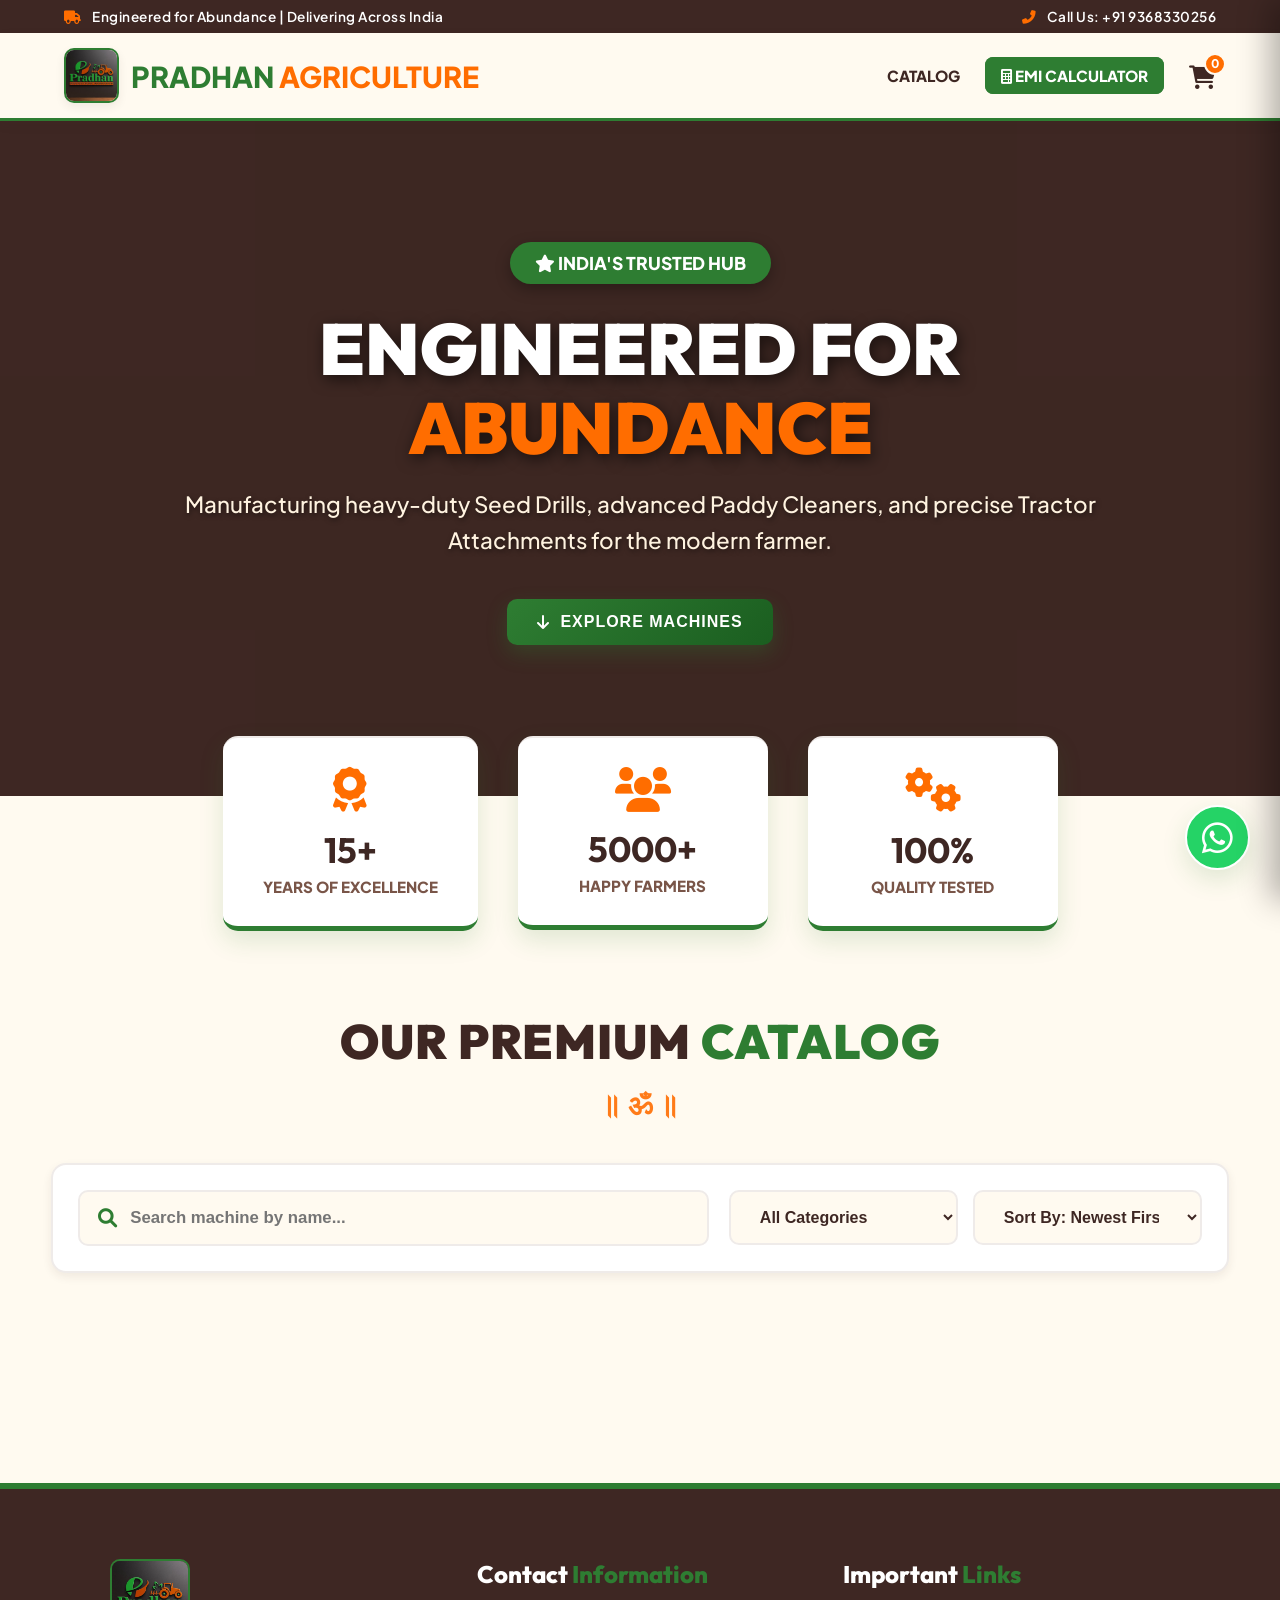
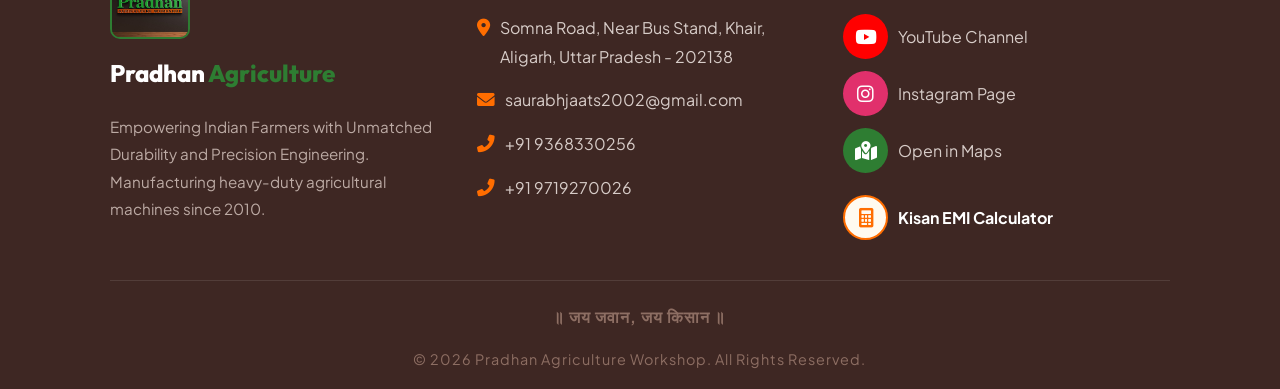
==== index.html @ b4f463dc "Add files via upload" ====
<!DOCTYPE html>
<html lang="en">

<head>
    <meta charset="UTF-8">
    <meta name="viewport" content="width=device-width, initial-scale=1.0">
    <title>Pradhan Agriculture Workshop | The Premium Choice</title>

    <link
        href="https://fonts.googleapis.com/css2?family=Outfit:wght@300;400;600;800;900&family=Plus+Jakarta+Sans:wght@400;500;600;700&display=swap"
        rel="stylesheet">
    <link href="https://cdnjs.cloudflare.com/ajax/libs/font-awesome/6.0.0/css/all.min.css" rel="stylesheet">
    <link href="https://unpkg.com/aos@2.3.1/dist/aos.css" rel="stylesheet">
    <link href="https://cdn.jsdelivr.net/npm/sweetalert2@11/dist/sweetalert2.min.css" rel="stylesheet">

    <link rel="stylesheet" href="style.css">


</head>

<body>

    <div class="top-bar" data-aos="fade-down">
        <span><i class="fas fa-truck"></i> Engineered for Abundance | Delivering Across India</span>
        <span><i class="fas fa-phone-alt"></i> Call Us: +91 9368330256</span>
    </div>

    <header data-aos="fade-down" data-aos-delay="100">
        <div class="logo" onclick="window.location.hash='';">
            <img src="WhatsApp Image 2026-07-24 at 8.10.24 PM.jpeg" alt="PAW Logo"
                onerror="this.src='https://ui-avatars.com/api/?name=P+A&background=2E7D32&color=fff'">
            <div>Pradhan <span>Agriculture</span></div>
        </div>
        <nav>
            <ul>
                <li><a onclick="window.location.hash='';">Catalog</a></li>
                <li><a onclick="openEMICalculator()" class="nav-highlight"><i class="fas fa-calculator"></i> EMI
                        Calculator</a></li>
                <li id="nav-admin" style="display:none;"><a onclick="window.location.hash='#admin';"><i
                            class="fas fa-shield-alt"></i> Portal Dashboard</a></li>
                <li id="nav-logout" style="display:none;"><a onclick="logout()"><i class="fas fa-sign-out-alt"></i>
                        Logout</a></li>
                <li>
                    <div class="cart-icon-btn" onclick="toggleCart()">
                        <i class="fas fa-shopping-cart"></i>
                        <span class="cart-badge" id="cart-count">0</span>
                    </div>
                </li>
            </ul>
        </nav>
    </header>

    <div id="home-view">
        <section class="hero-slider" data-aos="zoom-in" data-aos-duration="1000">
            <div class="slide active"
                style="background-image: url('https://images.unsplash.com/photo-1628543105335-512ce24e8371?ixlib=rb-1.2.1&auto=format&fit=crop&w=1920&q=80');">
                <div class="hero-content">
                    <div class="carousel-badge"><i class="fas fa-star"></i> India's Trusted Hub</div>
                    <h1>Engineered for <span>Abundance</span></h1>
                    <p>Manufacturing heavy-duty Seed Drills, advanced Paddy Cleaners, and precise Tractor Attachments
                        for the modern farmer.</p>
                    <button class="btn btn-green" onclick="document.getElementById('store-catalog').scrollIntoView()"><i
                            class="fas fa-arrow-down"></i> Explore Machines</button>
                </div>
            </div>
            <div class="slide"
                style="background-image: url('https://images.unsplash.com/photo-1590496794008-383c8070b257?ixlib=rb-1.2.1&auto=format&fit=crop&w=1920&q=80');">
                <div class="hero-content">
                    <div class="carousel-badge" style="background:var(--bhagwa-main); color:white;"><i
                            class="fas fa-bolt"></i> Heavy Duty</div>
                    <h1>Solid Tractor <span>Loaders</span></h1>
                    <p>Mitti, ret ya fasal uthane ke liye sabse mazboot. Kisi bhi tractor brand par fit hone ki
                        guarantee.</p>
                    <button class="btn btn-green" onclick="document.getElementById('store-catalog').scrollIntoView()"><i
                            class="fas fa-tractor"></i> Buy Now</button>
                </div>
            </div>
            <div class="slide"
                style="background-image: url('https://images.unsplash.com/photo-1589939705384-5185137a7f0f?ixlib=rb-1.2.1&auto=format&fit=crop&w=1920&q=80');">
                <div class="hero-content">
                    <div class="carousel-badge"><i class="fas fa-leaf"></i> Advanced Cleaning</div>
                    <h1>Paddy <span>Cleaners</span></h1>
                    <p>Baba Ahejati Pradhan Paddy Cleaners - Dhool, mitti, kankad se payein shuddh fasal.</p>
                    <button class="btn btn-green" onclick="document.getElementById('store-catalog').scrollIntoView()"><i
                            class="fas fa-shopping-cart"></i> Order Now</button>
                </div>
            </div>
            <div class="slide"
                style="background-image: url('https://images.unsplash.com/photo-1530983821634-60c793ba67df?ixlib=rb-1.2.1&auto=format&fit=crop&w=1920&q=80');">
                <div class="hero-content">
                    <div class="carousel-badge" style="background:var(--gold); color:var(--text-dark);"><i
                            class="fas fa-certificate"></i> Premium Build</div>
                    <h1>Multi-Crop <span>Threshers</span></h1>
                    <p>Khair, Aligarh ki sabse bharosemand manufacturing quality. Lamba chale, accha munafa de.</p>
                    <button class="btn btn-green" onclick="document.getElementById('store-catalog').scrollIntoView()"><i
                            class="fas fa-tag"></i> Check Prices</button>
                </div>
            </div>
            <div class="slide"
                style="background-image: url('https://images.unsplash.com/photo-1592982537447-6f2a6a0a3023?ixlib=rb-1.2.1&auto=format&fit=crop&w=1920&q=80');">
                <div class="hero-content">
                    <div class="carousel-badge"><i class="fas fa-seedling"></i> Precision Tillage</div>
                    <h1>Heavy Duty <span>Cultivators</span></h1>
                    <p>Mitti ko upjau banane aur khet taiyar karne ke liye sabse behtareen implement.</p>
                    <button class="btn btn-green" onclick="document.getElementById('store-catalog').scrollIntoView()"><i
                            class="fas fa-eye"></i> View Range</button>
                </div>
            </div>
            <div class="slide"
                style="background-image: url('https://images.unsplash.com/photo-1628543105335-512ce24e8371?ixlib=rb-1.2.1&auto=format&fit=crop&w=1920&q=80');">
                <div class="hero-content">
                    <div class="carousel-badge" style="background:var(--bhagwa-main); color:white;"><i
                            class="fas fa-ruler-combined"></i> Precision</div>
                    <h1>Laser Land <span>Levelers</span></h1>
                    <p>Pani ki bachat aur fasal ki barabar paidawar ke liye modern technology.</p>
                    <button class="btn btn-green" onclick="document.getElementById('store-catalog').scrollIntoView()"><i
                            class="fas fa-box-open"></i> Buy Leveler</button>
                </div>
            </div>
            <div class="slide"
                style="background-image: url('https://images.unsplash.com/photo-1586771107445-d3ca888129ff?ixlib=rb-1.2.1&auto=format&fit=crop&w=1920&q=80');">
                <div class="hero-content">
                    <div class="carousel-badge"><i class="fas fa-fan"></i> Power Mix</div>
                    <h1>Tractor <span>Rotavators</span></h1>
                    <p>Khet ki mitti ko bhurbhuri aur mulayam banaye minto mein.</p>
                    <button class="btn btn-green" onclick="document.getElementById('store-catalog').scrollIntoView()"><i
                            class="fas fa-arrow-down"></i> See Models</button>
                </div>
            </div>

            <div class="slider-nav">
                <div class="slider-dot active" onclick="setSlide(0)"></div>
                <div class="slider-dot" onclick="setSlide(1)"></div>
                <div class="slider-dot" onclick="setSlide(2)"></div>
                <div class="slider-dot" onclick="setSlide(3)"></div>
                <div class="slider-dot" onclick="setSlide(4)"></div>
                <div class="slider-dot" onclick="setSlide(5)"></div>
                <div class="slider-dot" onclick="setSlide(6)"></div>
            </div>
        </section>

        <div class="stats-container">
            <div class="stat-card" data-aos="fade-up" data-aos-delay="100">
                <i class="fas fa-award"></i>
                <h3>15+</h3>
                <p>Years of Excellence</p>
            </div>
            <div class="stat-card" data-aos="fade-up" data-aos-delay="200">
                <i class="fas fa-users"></i>
                <h3>5000+</h3>
                <p>Happy Farmers</p>
            </div>
            <div class="stat-card" data-aos="fade-up" data-aos-delay="300">
                <i class="fas fa-cogs"></i>
                <h3>100%</h3>
                <p>Quality Tested</p>
            </div>
        </div>

        <div class="container" id="store-catalog">
            <h2 class="section-title" data-aos="fade-up">Our Premium <span>Catalog</span></h2>

            <div class="filter-bar" data-aos="fade-up">
                <div class="search-box">
                    <i class="fas fa-search"></i>
                    <input type="text" id="search-input" placeholder="Search machine by name..."
                        onkeyup="handleFilterChange()">
                </div>
                <div class="filter-group">
                    <select id="category-filter" onchange="handleFilterChange()">
                        <option value="All">All Categories</option>
                        <option value="Seed Drill">Seed Drills</option>
                        <option value="Paddy Cleaner">Paddy Cleaners</option>
                        <option value="Tractor Attachment">Tractor Attachments</option>
                        <option value="Thresher">Threshers</option>
                        <option value="Cultivator">Cultivators</option>
                        <option value="Rotavator">Rotavators</option>
                        <option value="Other">Other Equipments</option>
                    </select>
                    <select id="sort-filter" onchange="handleFilterChange()">
                        <option value="newest">Sort By: Newest First</option>
                        <option value="price-low">Price: Low to High</option>
                        <option value="price-high">Price: High to Low</option>
                    </select>
                </div>
            </div>

            <div class="blog-grid" id="product-container">
            </div>

            <div class="load-more-container" id="load-more-container" style="display:none;" data-aos="fade-up">
                <button class="btn btn-outline" onclick="loadMoreProducts()"><i class="fas fa-sync-alt"></i> Load More
                    Machines</button>
            </div>
        </div>
    </div>

    <div id="login-view" class="container">
        <div class="login-box" data-aos="zoom-in">
            <h2 style="font-size:2.8rem; color:var(--brown-dark);">Seller <span
                    style="color:var(--primary-green)">Login</span></h2>
            <p style="margin-bottom:30px; color:var(--text-gray); font-weight:800;">॥ ॐ ॥</p>
            <input type="text" id="username"
                style="width:100%; padding:15px; border-radius:10px; border:2px solid var(--border-color); margin-bottom:20px; font-size:1.1rem; font-weight:600;"
                placeholder="Username" required>
            <input type="password" id="password"
                style="width:100%; padding:15px; border-radius:10px; border:2px solid var(--border-color); margin-bottom:30px; font-size:1.1rem; font-weight:600;"
                placeholder="Password" required>
            <button class="btn btn-green" style="width:100%;" onclick="login()">Enter Secure Portal <i
                    class="fas fa-shield-alt"></i></button>
        </div>
    </div>

    <div class="container" id="admin-panel">
        <h2 class="section-title" style="text-align:left; font-size:2.5rem; margin-bottom:30px;" data-aos="fade-right">
            Seller <span>Dashboard</span></h2>

        <div class="admin-nav" data-aos="fade-up">
            <div class="admin-tab active" onclick="switchAdminTab('products', this)"><i class="fas fa-tractor"></i>
                Manage Catalog</div>
            <div class="admin-tab" onclick="switchAdminTab('crm', this)"><i class="fas fa-users-cog"></i> Lead
                Management (CRM)</div>
        </div>

        <div id="tab-products" class="admin-section active">
            <form class="admin-form" id="productForm" data-aos="fade-up">
                <input type="hidden" id="edit-id">
                <input type="hidden" id="saved-base64-image">

                <div>
                    <label>Machine Model Name</label>
                    <input type="text" id="p-name" placeholder="E.g., 11 Tyner Seed Drill" required>
                </div>
                <div>
                    <label>Select Category</label>
                    <select id="p-category" required>
                        <option value="Seed Drill">Seed Drill</option>
                        <option value="Paddy Cleaner">Paddy Cleaner</option>
                        <option value="Tractor Attachment">Tractor Attachment</option>
                        <option value="Thresher">Thresher</option>
                        <option value="Cultivator">Cultivator</option>
                        <option value="Rotavator">Rotavator</option>
                        <option value="Other">Other Equipment</option>
                    </select>
                </div>

                <div class="full-width">
                    <label>Detailed Specifications</label>
                    <textarea id="p-desc" placeholder="Write full details about warranty, parts, features..." required
                        style="height:100px;"></textarea>
                </div>

                <div class="full-width"
                    style="background:var(--warm-white); padding:20px; border-radius:15px; border:2px dashed var(--primary-green);">
                    <label><i class="fas fa-camera"></i> High-Res Image Upload (Auto-Optimizer)</label>
                    <div style="display:flex; gap:20px; margin:15px 0; font-weight:800;">
                        <label style="cursor:pointer;"><input type="radio" name="img_type" value="url" checked
                                onchange="toggleImgInput()"> Web Image URL</label>
                        <label style="cursor:pointer;"><input type="radio" name="img_type" value="file"
                                onchange="toggleImgInput()"> Upload from Gallery</label>
                    </div>
                    <input type="url" id="p-image-url" placeholder="https://example.com/image.jpg">
                    <input type="file" id="p-image-file" accept="image/*" style="display:none;"
                        onchange="handleFileUpload(event)">
                </div>

                <div>
                    <label>Base Price (₹)</label>
                    <input type="number" id="p-price" placeholder="E.g., 65000" required>
                </div>
                <div style="display:flex; gap:15px;">
                    <div style="flex:1;">
                        <label>Discount (%)</label>
                        <input type="number" id="p-discount" placeholder="E.g., 10" value="0">
                    </div>
                    <div style="flex:1;">
                        <label>Special Tag</label>
                        <select id="p-badge">
                            <option value="">No Badge</option>
                            <option value="Best Seller">Best Seller</option>
                            <option value="New Arrival">New Arrival</option>
                            <option value="Top Rated">Top Rated</option>
                        </select>
                    </div>
                </div>

                <div class="full-width">
                    <button type="submit" class="btn btn-green" style="width: 100%; font-size:1.2rem;"
                        id="submit-btn"><i class="fas fa-plus-circle"></i> Publish to Catalog</button>
                </div>
            </form>

            <div class="admin-table-wrapper" data-aos="fade-up">
                <table class="admin-table">
                    <thead>
                        <tr>
                            <th>Machine Details</th>
                            <th>Pricing</th>
                            <th>Actions</th>
                        </tr>
                    </thead>
                    <tbody id="admin-table-body"></tbody>
                </table>
            </div>
        </div>

        <div id="tab-crm" class="admin-section">
            <div class="crm-box" data-aos="zoom-in">
                <h3 style="color:var(--bhagwa-main); font-size:1.8rem; margin-bottom:15px;"><i class="fas fa-robot"></i>
                    Automated Customer Follow-up & Marketing</h3>
                <p style="color:var(--text-gray); font-weight:700; font-size:1.05rem;">जिन ग्राहकों ने WhatsApp पर
                    inquiry की है या Cart छोड़ दी है, उन्हें हफ़्ते में 2 बार automatically SMS और WhatsApp पर नए ऑफर्स
                    भेजे जायेंगे।</p>

                <label class="toggle-switch">
                    <input type="checkbox" checked>
                    <span class="slider"></span>
                </label>
                <span
                    style="font-weight:900; font-size:1.2rem; margin-left:15px; vertical-align:super; color:var(--primary-green);">Auto-Pilot
                    Active</span>

                <div
                    style="margin-top:20px; padding:15px; background:#FFF3E0; color:var(--bhagwa-dark); border-radius:8px; font-weight:800; font-size:0.95rem; border-left: 5px solid var(--bhagwa-main);">
                    * Note to Client: This visual interface simulates the CRM. Live automated SMS/WhatsApp marketing
                    requires connecting a Server Backend (Node.js) & Twilio API.
                </div>
            </div>

            <h3 style="margin-bottom:20px; font-size:1.8rem; color:var(--text-dark);" data-aos="fade-right">Recent Hot
                Leads</h3>
            <div class="admin-table-wrapper" data-aos="fade-up">
                <table class="admin-table">
                    <thead>
                        <tr>
                            <th>Customer Contact</th>
                            <th>Interested In</th>
                            <th>Status</th>
                            <th>Action</th>
                        </tr>
                    </thead>
                    <tbody>
                        <tr>
                            <td><strong style="font-size:1.1rem; color:var(--brown-dark);">+91 98765 43210</strong></td>
                            <td>11 Tyner Seed Drill</td>
                            <td><span
                                    style="background:#FFF9C4; color:#F57F17; padding:6px 12px; border-radius:30px; font-weight:800; font-size:0.85rem;">Follow-up
                                    Needed</span></td>
                            <td><button class="btn btn-green" style="padding:10px 20px; font-size:0.9rem;"><i
                                        class="fab fa-whatsapp"></i> Chat Now</button></td>
                        </tr>
                        <tr>
                            <td><strong style="font-size:1.1rem; color:var(--brown-dark);">+91 91234 56789</strong></td>
                            <td>Paddy Cleaner</td>
                            <td><span
                                    style="background:#C8E6C9; color:#2E7D32; padding:6px 12px; border-radius:30px; font-weight:800; font-size:0.85rem;">Converted</span>
                            </td>
                            <td><button class="btn btn-green" style="padding:10px 20px; font-size:0.9rem;"><i
                                        class="fab fa-whatsapp"></i> Chat Now</button></td>
                        </tr>
                    </tbody>
                </table>
            </div>
        </div>
    </div>

    <div class="cart-overlay" id="cart-overlay" onclick="toggleCart()"></div>
    <div class="cart-drawer" id="cart-drawer">
        <div class="cart-header">
            <h3>Purchase Inquiry List</h3>
            <button class="close-cart" onclick="toggleCart()"><i class="fas fa-times"></i></button>
        </div>
        <div class="cart-body" id="cart-items-container">
        </div>
        <div class="cart-footer">
            <div
                style="display:flex; justify-content:space-between; font-size:1.4rem; font-weight:900; margin-bottom:20px; color:var(--text-dark);">
                <span>Total Estimate:</span>
                <span id="cart-total-price">₹0</span>
            </div>
            <button class="btn btn-green" style="width:100%; font-size:1.1rem; padding:18px;"
                onclick="checkoutWhatsApp()"><i class="fab fa-whatsapp" style="font-size:1.3rem;"></i> Send to
                WhatsApp</button>
        </div>
    </div>

    <div class="modal-overlay" id="quick-view-modal">
        <div class="modal-content">
            <button class="modal-close" onclick="closeQuickView()"><i class="fas fa-times"></i></button>
            <div class="modal-img">
                <img id="qv-img" src="" alt="">
            </div>
            <div class="modal-info">
                <span class="cat-tag" id="qv-cat" style="font-size:1rem;"></span>
                <h2 id="qv-name"
                    style="font-size:2.5rem; color:var(--text-dark); margin-bottom:15px; font-weight:900; line-height:1.2;">
                </h2>
                <div class="price-box" style="margin-bottom:20px; border:none; padding:0;">
                    <span class="new-price" id="qv-price" style="font-size:2.8rem; color:var(--bhagwa-dark);"></span>
                </div>
                <p id="qv-desc"
                    style="color:var(--text-gray); line-height:1.8; margin-bottom:30px; font-size:1.15rem; font-weight:500;">
                </p>
                <div style="display:flex; gap:15px;">
                    <button class="btn btn-green" id="qv-add-btn" style="flex:1; padding:18px; font-size:1.1rem;"><i
                            class="fas fa-cart-plus"></i> Add to Request</button>
                    <button class="btn btn-outline" style="border-width:2px;"
                        onclick="const p = parseInt(document.getElementById('qv-price').innerText.replace(/\D/g, '')); closeQuickView(); openEMICalculator(p);"><i
                            class="fas fa-calculator"></i> EMI</button>
                </div>
            </div>
        </div>
    </div>

    <div class="modal-overlay" id="emi-modal">
        <div class="modal-content" style="max-width: 800px; padding:0; flex-direction: column; overflow: hidden;">
            <button class="modal-close" onclick="closeEMICalculator()"
                style="background: var(--text-dark); color: white;"><i class="fas fa-times"></i></button>
            <div class="emi-modal-body">
                <i class="fas fa-calculator emi-icon"></i>
                <h2 class="section-title"
                    style="font-size:2.5rem; text-align:left; margin-bottom:10px; color:var(--primary-green);">Kisan
                    <span>Finance</span>
                </h2>
                <p style="color:var(--text-gray); font-weight:600; margin-bottom:30px; font-size:1.1rem;">Khareedne se
                    pehle apni asaan kist (EMI) ka hisaab lagayein.</p>

                <div class="emi-grid">
                    <div>
                        <div class="emi-input-group">
                            <label>Machine Price (₹)</label>
                            <input type="number" id="emi-price" value="100000" oninput="calculateEMI()">
                        </div>
                        <div class="emi-input-group">
                            <label>Down Payment (₹)</label>
                            <input type="number" id="emi-down" value="20000" oninput="calculateEMI()">
                        </div>
                        <div class="emi-input-group" style="display:flex; gap:20px;">
                            <div style="flex:1;">
                                <label>Interest Rate (%)</label>
                                <input type="number" id="emi-rate" value="8.5" oninput="calculateEMI()">
                            </div>
                            <div style="flex:1;">
                                <label>Loan Tenure (Months)</label>
                                <input type="number" id="emi-months" value="24" oninput="calculateEMI()">
                            </div>
                        </div>
                    </div>

                    <div class="emi-result-box">
                        <h3>Estimated Monthly EMI</h3>
                        <div class="emi-amount" id="emi-result">₹0</div>
                        <p style="color:#BCAAA4; margin-bottom:20px;">Total Loan Amount: <strong id="emi-loan-amt"
                                style="color:white;">₹0</strong></p>
                        <button class="btn btn-outline" style="width:100%; border-color:white; color:white;"
                            onclick="whatsappEMI()"><i class="fab fa-whatsapp"></i> Inquire about Loan</button>
                    </div>
                </div>
            </div>
        </div>
    </div>

    <footer data-aos="fade-up">
        <div class="container" style="padding:0;">
            <div class="footer-grid">
                <div class="footer-col">
                    <img src="WhatsApp Image 2026-07-24 at 8.10.24 PM.jpeg" alt="Logo"
                        style="width:80px; border-radius:10px; margin-bottom:15px; border:2px solid var(--primary-green);"
                        onerror="this.style.display='none'">
                    <h3>Pradhan <span style="color:var(--primary-green);">Agriculture</span></h3>
                    <p style="color:#BCAAA4; font-size:0.95rem;">Empowering Indian Farmers with Unmatched Durability and
                        Precision Engineering. Manufacturing heavy-duty agricultural machines since 2010.</p>
                </div>

                <div class="footer-col">
                    <h3>Contact <span>Information</span></h3>
                    <p><i class="fas fa-map-marker-alt"></i> <span>Somna Road, Near Bus Stand, Khair, Aligarh, Uttar
                            Pradesh - 202138</span></p>
                    <p><i class="fas fa-envelope"></i> <a
                            href="mailto:saurabhjaats2002@gmail.com">saurabhjaats2002@gmail.com</a></p>
                    <p><i class="fas fa-phone-alt"></i> <a href="tel:+919368330256">+91 9368330256</a></p>
                    <p><i class="fas fa-phone-alt"></i> <a href="tel:+919719270026">+91 9719270026</a></p>
                </div>

                <div class="footer-col">
                    <h3>Important <span>Links</span></h3>
                    <div style="display:flex; flex-direction:column; gap:12px;">
                        <a href="https://youtube.com/@pradhanagriculture-paw97?si=XXwiHymhmTRRUQN9" target="_blank"
                            style="display:flex; align-items:center;">
                            <div class="social-circle" style="background:#FF0000;"><i class="fab fa-youtube"></i></div>
                            YouTube Channel
                        </a>
                        <a href="https://instagram.com/" target="_blank" style="display:flex; align-items:center;">
                            <div class="social-circle" style="background:#E1306C;"><i class="fab fa-instagram"></i>
                            </div> Instagram Page
                        </a>
                        <a href="https://goo.gl/maps/1JSgvdCmsTBJw727A?g_st=aw" target="_blank"
                            style="display:flex; align-items:center;">
                            <div class="social-circle" style="background:var(--primary-green);"><i
                                    class="fas fa-map-marked-alt"></i></div> Open in Maps
                        </a>
                        <a href="#" onclick="openEMICalculator(); return false;"
                            style="display:flex; align-items:center; margin-top:10px;">
                            <div class="social-circle"
                                style="background:var(--warm-white); border:2px solid var(--bhagwa-main);"><i
                                    class="fas fa-calculator" style="color:var(--bhagwa-main);"></i></div> <span
                                style="font-weight:700; color:white;">Kisan EMI Calculator</span>
                        </a>
                    </div>
                </div>
            </div>

            <div
                style="text-align:center; padding-top:25px; border-top:1px solid rgba(255,255,255,0.1); color:#8D6E63; font-weight:700; font-size:1rem; letter-spacing:1px;">
                ॥ जय जवान, जय किसान ॥ <br><br>
                <span style="font-weight:400; font-size:0.9rem;">&copy; 2026 Pradhan Agriculture Workshop. All Rights
                    Reserved.</span>
            </div>
        </div>
    </footer>

    <a href="https://wa.me/919368330256?text=Namaste!%20Mujhe%20machinery%20ke%20liye%20inquiry%20karni%20hai."
        class="float-wa" target="_blank">
        <i class="fab fa-whatsapp"></i>
    </a>

    <script src="https://unpkg.com/aos@2.3.1/dist/aos.js"></script>
    <script src="https://cdn.jsdelivr.net/npm/sweetalert2@11"></script>
    <script src="script.js"></script>

</body>

</html>
---- style.css ----
:root {
    --bhagwa-main: #FF6D00;
    --bhagwa-dark: #DD2C00;
    --bhagwa-light: #FFF3E0;
    --primary-green: #2E7D32;
    --green-dark: #1B5E20;
    --brown-dark: #3E2723;
    --warm-white: #FFFAF0;
    --pure-white: #FFFFFF;
    --text-dark: #3E2723;
    --text-gray: #795548;
    --border-color: #EFEBE9;
    --gold: #FFC107;

    --shadow-sm: 0 4px 10px rgba(62, 39, 35, 0.08);
    --shadow-md: 0 10px 25px rgba(46, 125, 50, 0.15);
    --shadow-hover: 0 20px 40px rgba(242, 101, 34, 0.2);
    --transition: all 0.4s cubic-bezier(0.16, 1, 0.3, 1);
}

* {
    margin: 0;
    padding: 0;
    box-sizing: border-box;
}

body {
    background-color: var(--warm-white);
    color: var(--text-dark);
    font-family: 'Plus Jakarta Sans', sans-serif;
    overflow-x: hidden;
    scroll-behavior: smooth;
}

h1,
h2,
h3,
h4 {
    font-family: 'Outfit', sans-serif;
}

.top-bar {
    background: var(--brown-dark);
    color: var(--pure-white);
    padding: 8px 5%;
    display: flex;
    justify-content: space-between;
    font-size: 0.85rem;
    font-weight: 600;
    letter-spacing: 0.5px;
}

.top-bar i {
    color: var(--bhagwa-main);
    margin-right: 8px;
}

header {
    background: rgba(255, 250, 240, 0.95);
    backdrop-filter: blur(12px);
    padding: 15px 5%;
    display: flex;
    justify-content: space-between;
    align-items: center;
    position: sticky;
    top: 0;
    z-index: 1000;
    box-shadow: var(--shadow-sm);
    border-bottom: 3px solid var(--primary-green);
}

.logo {
    font-size: 1.8rem;
    font-weight: 900;
    color: var(--primary-green);
    display: flex;
    align-items: center;
    gap: 12px;
    cursor: pointer;
    text-transform: uppercase;
}

.logo span {
    color: var(--bhagwa-main);
}

.logo img {
    width: 55px;
    height: 55px;
    border-radius: 10px;
    object-fit: cover;
    box-shadow: var(--shadow-sm);
    border: 2px solid var(--primary-green);
}

nav ul {
    list-style: none;
    display: flex;
    gap: 25px;
    align-items: center;
}

nav a {
    color: var(--brown-dark);
    text-decoration: none;
    font-weight: 800;
    cursor: pointer;
    transition: var(--transition);
    font-size: 0.95rem;
    text-transform: uppercase;
}

nav a:hover {
    color: var(--bhagwa-main);
}

.nav-highlight {
    background: var(--primary-green);
    color: var(--pure-white) !important;
    padding: 8px 15px;
    border-radius: 8px;
    border: 1px solid var(--primary-green);
}

.nav-highlight:hover {
    background: var(--green-dark);
    box-shadow: 0 4px 10px rgba(46, 125, 50, 0.3);
}

.cart-icon-btn {
    position: relative;
    cursor: pointer;
    font-size: 1.5rem;
    color: var(--brown-dark);
    transition: var(--transition);
}

.cart-icon-btn:hover {
    color: var(--bhagwa-main);
    transform: scale(1.1);
}

.cart-badge {
    position: absolute;
    top: -8px;
    right: -10px;
    background: var(--bhagwa-main);
    color: var(--pure-white);
    font-size: 0.75rem;
    font-weight: 800;
    height: 22px;
    width: 22px;
    border-radius: 50%;
    display: flex;
    justify-content: center;
    align-items: center;
    border: 2px solid var(--warm-white);
}

.btn {
    padding: 14px 30px;
    border: none;
    border-radius: 10px;
    font-size: 1rem;
    font-weight: 800;
    cursor: pointer;
    transition: var(--transition);
    display: inline-flex;
    align-items: center;
    justify-content: center;
    gap: 10px;
    text-transform: uppercase;
    letter-spacing: 1px;
}

.btn-green {
    background: linear-gradient(135deg, var(--primary-green), var(--green-dark));
    color: var(--pure-white);
    box-shadow: 0 8px 20px rgba(46, 125, 50, 0.3);
}

.btn-green:hover {
    transform: translateY(-3px);
    box-shadow: 0 12px 25px rgba(27, 94, 32, 0.4);
}

.btn-bhagwa {
    background: linear-gradient(135deg, var(--bhagwa-main), var(--bhagwa-dark));
    color: var(--pure-white);
    box-shadow: 0 8px 20px rgba(242, 101, 34, 0.3);
}

.btn-bhagwa:hover {
    transform: translateY(-3px);
    box-shadow: 0 12px 25px rgba(216, 85, 25, 0.4);
}

.btn-outline {
    background-color: transparent;
    border: 2px solid var(--primary-green);
    color: var(--primary-green);
}

.btn-outline:hover {
    background-color: var(--primary-green);
    color: var(--pure-white);
}

.hero-slider {
    position: relative;
    height: 75vh;
    width: 100%;
    overflow: hidden;
    background-color: var(--brown-dark);
}

.slide {
    position: absolute;
    top: 0;
    left: 0;
    width: 100%;
    height: 100%;
    opacity: 0;
    transition: opacity 1s ease-in-out;
    background-size: cover;
    background-position: center;
    display: flex;
    flex-direction: column;
    justify-content: center;
    align-items: center;
    text-align: center;
}

.slide.active {
    opacity: 1;
    z-index: 1;
}

.slide::before {
    content: '';
    position: absolute;
    top: 0;
    left: 0;
    width: 100%;
    height: 100%;
    background: rgba(62, 39, 35, 0.7);
    z-index: 1;
}

.hero-content {
    position: relative;
    z-index: 2;
    padding: 0 20px;
    max-width: 1000px;
    margin-top: -30px;
}

.hero-content h1 {
    font-size: 4.5rem;
    font-weight: 900;
    color: var(--pure-white);
    margin-bottom: 20px;
    line-height: 1.1;
    text-transform: uppercase;
    text-shadow: 2px 4px 15px rgba(0, 0, 0, 0.6);
}

.hero-content h1 span {
    color: var(--bhagwa-main);
}

.hero-content p {
    font-size: 1.4rem;
    color: #FFF3E0;
    margin-bottom: 40px;
    font-weight: 500;
    line-height: 1.6;
    text-shadow: 1px 2px 5px rgba(0, 0, 0, 0.5);
}

.carousel-badge {
    background: var(--primary-green);
    color: var(--pure-white);
    display: inline-block;
    padding: 10px 25px;
    border-radius: 30px;
    font-weight: 900;
    font-size: 1.1rem;
    margin-bottom: 25px;
    box-shadow: 0 5px 15px rgba(0, 0, 0, 0.3);
    text-transform: uppercase;
}

.slider-nav {
    position: absolute;
    bottom: 30px;
    left: 50%;
    transform: translateX(-50%);
    z-index: 10;
    display: flex;
    gap: 12px;
}

.slider-dot {
    width: 14px;
    height: 14px;
    border-radius: 50%;
    background: rgba(255, 255, 255, 0.4);
    cursor: pointer;
    transition: 0.3s;
}

.slider-dot.active {
    background: var(--bhagwa-main);
    transform: scale(1.4);
}

.container {
    width: 92%;
    max-width: 1400px;
    margin: auto;
    padding: 80px 0;
}

.section-title {
    text-align: center;
    margin-bottom: 40px;
    font-size: 3rem;
    font-weight: 900;
    color: var(--brown-dark);
    text-transform: uppercase;
    letter-spacing: 1px;
}

.section-title span {
    color: var(--primary-green);
}

.section-title::after {
    content: '॥ ॐ ॥';
    display: block;
    font-size: 1.8rem;
    color: var(--bhagwa-main);
    margin-top: 15px;
    opacity: 0.9;
}

.stats-container {
    display: flex;
    justify-content: center;
    gap: 40px;
    flex-wrap: wrap;
    margin-top: -60px;
    position: relative;
    z-index: 10;
    padding: 0 5%;
}

.stat-card {
    background: var(--pure-white);
    padding: 30px 40px;
    border-radius: 15px;
    box-shadow: var(--shadow-md);
    text-align: center;
    border-bottom: 5px solid var(--primary-green);
    min-width: 250px;
    transition: var(--transition);
    border-top: 2px solid var(--border-color);
}

.stat-card:hover {
    transform: translateY(-5px);
    box-shadow: var(--shadow-hover);
    border-color: var(--bhagwa-main);
}

.stat-card i {
    font-size: 2.8rem;
    color: var(--bhagwa-main);
    margin-bottom: 15px;
}

.stat-card h3 {
    font-size: 2.2rem;
    color: var(--brown-dark);
    margin-bottom: 5px;
    font-family: 'Outfit', sans-serif;
}

.stat-card p {
    color: var(--text-gray);
    font-weight: 800;
    font-size: 0.95rem;
    text-transform: uppercase;
}

.filter-bar {
    background: var(--pure-white);
    padding: 25px;
    border-radius: 15px;
    box-shadow: var(--shadow-sm);
    display: flex;
    gap: 20px;
    flex-wrap: wrap;
    margin-bottom: 50px;
    border: 2px solid var(--border-color);
    align-items: center;
    justify-content: space-between;
}

.search-box {
    position: relative;
    flex: 2;
    min-width: 300px;
}

.search-box i {
    position: absolute;
    left: 20px;
    top: 18px;
    color: var(--primary-green);
    font-size: 1.2rem;
}

.search-box input {
    width: 100%;
    padding: 16px 20px 16px 50px;
    border: 2px solid var(--border-color);
    border-radius: 10px;
    font-size: 1.05rem;
    transition: var(--transition);
    background: var(--warm-white);
    font-weight: 600;
}

.search-box input:focus {
    outline: none;
    border-color: var(--primary-green);
    background: var(--pure-white);
}

.filter-group {
    display: flex;
    gap: 15px;
    flex-wrap: wrap;
    flex: 1.5;
}

.filter-group select {
    padding: 16px 25px;
    border: 2px solid var(--border-color);
    border-radius: 10px;
    font-size: 1rem;
    color: var(--brown-dark);
    background: var(--warm-white);
    cursor: pointer;
    outline: none;
    transition: var(--transition);
    font-weight: 800;
    flex: 1;
    min-width: 180px;
}

.filter-group select:focus {
    border-color: var(--primary-green);
}

.blog-grid {
    display: grid;
    grid-template-columns: repeat(auto-fill, minmax(320px, 1fr));
    gap: 40px;
}

.product-card {
    background: var(--pure-white);
    border-radius: 20px;
    overflow: hidden;
    box-shadow: var(--shadow-md);
    transition: var(--transition);
    display: flex;
    flex-direction: column;
    position: relative;
    border: 2px solid transparent;
}

.product-card:hover {
    transform: translateY(-12px);
    box-shadow: var(--shadow-hover);
    border-color: var(--primary-green);
}

.card-badges {
    position: absolute;
    top: 15px;
    left: 15px;
    display: flex;
    flex-direction: column;
    gap: 8px;
    z-index: 10;
}

.badge-pro {
    background: var(--bhagwa-main);
    color: var(--pure-white);
    padding: 6px 15px;
    border-radius: 30px;
    font-size: 0.85rem;
    font-weight: 900;
    box-shadow: 0 4px 10px rgba(0, 0, 0, 0.15);
    display: flex;
    align-items: center;
    gap: 5px;
    text-transform: uppercase;
}

.badge-discount {
    background: var(--primary-green);
    color: var(--pure-white);
    padding: 6px 15px;
    border-radius: 30px;
    font-size: 0.85rem;
    font-weight: 900;
}

.product-card img {
    width: 100%;
    height: 260px;
    object-fit: cover;
    cursor: pointer;
    transition: transform 0.6s ease;
    border-bottom: 4px solid var(--border-color);
}

.img-container {
    overflow: hidden;
    position: relative;
    background: #fff;
}

.product-card:hover img {
    transform: scale(1.1);
}

.product-content {
    padding: 30px;
    flex-grow: 1;
    display: flex;
    flex-direction: column;
}

.cat-tag {
    color: var(--primary-green);
    font-size: 0.85rem;
    font-weight: 900;
    text-transform: uppercase;
    letter-spacing: 1px;
    margin-bottom: 8px;
    display: block;
}

.product-content h3 {
    font-size: 1.5rem;
    font-weight: 900;
    color: var(--brown-dark);
    margin-bottom: 10px;
    line-height: 1.3;
    cursor: pointer;
}

.product-content h3:hover {
    color: var(--bhagwa-main);
}

.price-box {
    display: flex;
    align-items: baseline;
    gap: 10px;
    margin-bottom: 25px;
    border-top: 1px dashed var(--border-color);
    padding-top: 15px;
}

.new-price {
    font-size: 1.8rem;
    font-weight: 900;
    color: var(--brown-dark);
}

.old-price {
    text-decoration: line-through;
    color: #A0A0A0;
    font-size: 1.1rem;
    font-weight: 700;
}

.card-actions {
    display: flex;
    gap: 10px;
}

.btn-add-cart {
    flex: 1;
    background: var(--primary-green);
    color: var(--pure-white);
    border: 2px solid transparent;
    font-weight: 800;
    padding: 12px;
    border-radius: 10px;
    cursor: pointer;
    transition: var(--transition);
    display: flex;
    justify-content: center;
    align-items: center;
    gap: 8px;
    font-size: 1rem;
    text-transform: uppercase;
}

.btn-add-cart:hover {
    background: var(--green-dark);
    box-shadow: 0 4px 10px rgba(46, 125, 50, 0.3);
}

.btn-quick-view {
    background: var(--warm-white);
    border: 2px solid var(--border-color);
    color: var(--brown-dark);
    padding: 12px 15px;
    border-radius: 10px;
    cursor: pointer;
    transition: var(--transition);
}

.btn-quick-view:hover {
    border-color: var(--bhagwa-main);
    background: var(--bhagwa-main);
    color: var(--pure-white);
}

.load-more-container {
    text-align: center;
    margin-top: 50px;
}

.emi-section {
    background: linear-gradient(145deg, var(--pure-white), #E8F5E9);
    padding: 50px;
    border-radius: 20px;
    box-shadow: var(--shadow-md);
    margin-top: 20px;
    margin-bottom: 60px;
    border: 2px solid var(--primary-green);
    position: relative;
    overflow: hidden;
    transition: 0.5s ease-out;
}

.emi-grid {
    display: grid;
    grid-template-columns: 1fr 1fr;
    gap: 40px;
    align-items: center;
    position: relative;
    z-index: 2;
}

.emi-input-group {
    margin-bottom: 20px;
}

.emi-input-group label {
    display: block;
    font-weight: 800;
    color: var(--brown-dark);
    margin-bottom: 8px;
    font-size: 1.1rem;
}

.emi-input-group input {
    width: 100%;
    padding: 15px;
    border-radius: 10px;
    border: 2px solid var(--border-color);
    font-size: 1.1rem;
    background: var(--pure-white);
    font-weight: 700;
    color: var(--primary-green);
}

.emi-input-group input:focus {
    outline: none;
    border-color: var(--bhagwa-main);
}

.emi-result-box {
    background: var(--brown-dark);
    color: var(--pure-white);
    padding: 40px;
    border-radius: 15px;
    text-align: center;
    box-shadow: var(--shadow-hover);
    border-bottom: 5px solid var(--bhagwa-main);
}

.emi-result-box h3 {
    font-size: 1.5rem;
    color: var(--warm-white);
    margin-bottom: 10px;
}

.emi-amount {
    font-size: 3.5rem;
    font-weight: 900;
    color: var(--gold);
    margin-bottom: 20px;
    font-family: 'Outfit';
}

.emi-icon {
    position: absolute;
    right: -20px;
    bottom: -20px;
    font-size: 15rem;
    color: rgba(46, 125, 50, 0.05);
    z-index: 1;
    transform: rotate(-15deg);
}

.cart-overlay {
    position: fixed;
    top: 0;
    left: 0;
    width: 100%;
    height: 100%;
    background: rgba(62, 39, 35, 0.8);
    z-index: 1999;
    display: none;
    opacity: 0;
    transition: var(--transition);
    backdrop-filter: blur(5px);
}

.cart-drawer {
    position: fixed;
    top: 0;
    right: -450px;
    width: 100%;
    max-width: 450px;
    height: 100%;
    background: var(--warm-white);
    z-index: 2000;
    box-shadow: -10px 0 30px rgba(0, 0, 0, 0.3);
    transition: var(--transition);
    display: flex;
    flex-direction: column;
}

.cart-drawer.open {
    right: 0;
}

.cart-header {
    padding: 25px;
    background: var(--primary-green);
    color: var(--pure-white);
    display: flex;
    justify-content: space-between;
    align-items: center;
    border-bottom: 4px solid var(--bhagwa-main);
}

.cart-header h3 {
    font-size: 1.5rem;
    font-weight: 800;
}

.close-cart {
    background: transparent;
    border: none;
    font-size: 1.5rem;
    cursor: pointer;
    color: var(--pure-white);
    transition: 0.3s;
}

.close-cart:hover {
    color: var(--gold);
    transform: rotate(90deg);
}

.cart-body {
    padding: 25px;
    flex-grow: 1;
    overflow-y: auto;
    display: flex;
    flex-direction: column;
    gap: 20px;
}

.cart-item {
    display: flex;
    gap: 15px;
    background: var(--pure-white);
    padding: 15px;
    border-radius: 10px;
    box-shadow: var(--shadow-sm);
    border-left: 4px solid var(--primary-green);
}

.cart-item img {
    width: 80px;
    height: 80px;
    border-radius: 8px;
    object-fit: cover;
}

.cart-item-info h4 {
    font-size: 1.1rem;
    color: var(--brown-dark);
    margin-bottom: 5px;
    font-weight: 800;
}

.cart-item-price {
    font-weight: 900;
    color: var(--bhagwa-main);
}

.cart-footer {
    padding: 25px;
    background: var(--pure-white);
    border-top: 2px solid var(--border-color);
}

.modal-overlay {
    position: fixed;
    top: 0;
    left: 0;
    width: 100%;
    height: 100%;
    background: rgba(62, 39, 35, 0.85);
    z-index: 2500;
    display: none;
    justify-content: center;
    align-items: center;
    backdrop-filter: blur(5px);
}

.modal-content {
    background: var(--pure-white);
    width: 90%;
    max-width: 900px;
    border-radius: 20px;
    overflow: hidden;
    display: flex;
    position: relative;
    animation: modalPop 0.4s ease-out;
    border: 2px solid var(--primary-green);
}

@keyframes modalPop {
    0% {
        transform: scale(0.9);
        opacity: 0;
    }

    100% {
        transform: scale(1);
        opacity: 1;
    }
}

.modal-close {
    position: absolute;
    top: 15px;
    right: 20px;
    background: white;
    border: none;
    font-size: 1.8rem;
    cursor: pointer;
    z-index: 10;
    border-radius: 50%;
    width: 40px;
    height: 40px;
    box-shadow: var(--shadow-sm);
    transition: 0.3s;
}

.modal-close:hover {
    color: var(--bhagwa-main);
    transform: rotate(90deg);
}

.modal-img {
    flex: 1;
}

.modal-img img {
    width: 100%;
    height: 100%;
    object-fit: cover;
    min-height: 400px;
}

.modal-info {
    flex: 1;
    padding: 40px;
    display: flex;
    flex-direction: column;
    justify-content: center;
}

.emi-modal-body {
    background: linear-gradient(145deg, var(--pure-white), #E8F5E9);
    padding: 50px;
    width: 100%;
    position: relative;
    overflow: hidden;
}

#admin-panel {
    display: none;
}

.admin-nav {
    display: flex;
    gap: 15px;
    margin-bottom: 30px;
    flex-wrap: wrap;
}

.admin-tab {
    padding: 15px 30px;
    background: var(--pure-white);
    border: 2px solid var(--border-color);
    border-radius: 10px;
    cursor: pointer;
    font-weight: 800;
    color: var(--brown-dark);
    transition: 0.3s;
    text-transform: uppercase;
    font-size: 0.95rem;
    letter-spacing: 0.5px;
}

.admin-tab.active {
    background: var(--primary-green);
    color: var(--pure-white);
    border-color: var(--primary-green);
    box-shadow: var(--shadow-md);
}

.admin-section {
    display: none;
}

.admin-section.active {
    display: block;
    animation: fadeUp 0.5s;
}

@keyframes fadeUp {
    from {
        opacity: 0;
        transform: translateY(20px);
    }

    to {
        opacity: 1;
        transform: translateY(0);
    }
}

.admin-form {
    display: grid;
    grid-template-columns: 1fr 1fr;
    gap: 25px;
    background: var(--pure-white);
    padding: 40px;
    border-radius: 20px;
    box-shadow: var(--shadow-md);
    border: 2px solid var(--primary-green);
}

.admin-form label {
    font-weight: 800;
    color: var(--brown-dark);
    margin-bottom: 8px;
    display: block;
    font-size: 1.05rem;
}

.admin-form input,
.admin-form textarea,
.admin-form select {
    padding: 16px;
    border: 2px solid var(--border-color);
    border-radius: 10px;
    font-size: 1rem;
    width: 100%;
    background: var(--warm-white);
    transition: var(--transition);
    font-weight: 600;
}

.admin-form input:focus,
.admin-form textarea:focus,
.admin-form select:focus {
    outline: none;
    border-color: var(--bhagwa-main);
    background: var(--pure-white);
}

.full-width {
    grid-column: span 2;
}

.admin-table-wrapper {
    overflow-x: auto;
    background: var(--pure-white);
    border-radius: 20px;
    box-shadow: var(--shadow-sm);
    padding: 20px;
    border: 2px solid var(--border-color);
}

.admin-table {
    width: 100%;
    border-collapse: collapse;
    min-width: 1000px;
}

.admin-table th,
.admin-table td {
    padding: 20px;
    border-bottom: 2px solid var(--border-color);
    text-align: left;
    vertical-align: middle;
}

.admin-table th {
    background-color: #E8F5E9;
    color: var(--primary-green);
    font-weight: 900;
    text-transform: uppercase;
    font-size: 0.9rem;
    letter-spacing: 1px;
    border-radius: 10px 10px 0 0;
}

.crm-box {
    background: var(--pure-white);
    padding: 30px;
    border-radius: 15px;
    box-shadow: var(--shadow-md);
    border-left: 6px solid var(--bhagwa-main);
    margin-bottom: 30px;
}

.toggle-switch {
    position: relative;
    display: inline-block;
    width: 60px;
    height: 34px;
    margin-top: 15px;
}

.toggle-switch input {
    opacity: 0;
    width: 0;
    height: 0;
}

.slider {
    position: absolute;
    cursor: pointer;
    top: 0;
    left: 0;
    right: 0;
    bottom: 0;
    background-color: #ccc;
    transition: .4s;
    border-radius: 34px;
}

.slider:before {
    position: absolute;
    content: "";
    height: 26px;
    width: 26px;
    left: 4px;
    bottom: 4px;
    background-color: white;
    transition: .4s;
    border-radius: 50%;
}

input:checked+.slider {
    background-color: var(--bhagwa-main);
}

input:checked+.slider:before {
    transform: translateX(26px);
}

#login-view {
    display: none;
    min-height: 70vh;
    padding-top: 80px;
}

.login-box {
    max-width: 450px;
    margin: auto;
    background: var(--pure-white);
    padding: 50px;
    border-radius: 20px;
    box-shadow: var(--shadow-hover);
    text-align: center;
    border-top: 8px solid var(--primary-green);
}

footer {
    background: var(--brown-dark);
    color: #D7CCC8;
    padding: 70px 5% 20px;
    margin-top: 80px;
    border-top: 6px solid var(--primary-green);
    position: relative;
}

.footer-grid {
    display: grid;
    grid-template-columns: repeat(auto-fit, minmax(280px, 1fr));
    gap: 40px;
    margin-bottom: 40px;
}

.footer-col h3 {
    color: var(--pure-white);
    font-size: 1.5rem;
    margin-bottom: 25px;
    font-family: 'Outfit';
    font-weight: 800;
}

.footer-col h3 span {
    color: var(--primary-green);
}

.footer-col p {
    line-height: 1.8;
    font-size: 1rem;
    margin-bottom: 15px;
    display: flex;
    align-items: flex-start;
    gap: 10px;
}

.footer-col p i {
    color: var(--bhagwa-main);
    margin-top: 5px;
    font-size: 1.1rem;
}

.footer-col a {
    color: #D7CCC8;
    text-decoration: none;
    transition: 0.3s;
}

.footer-col a:hover {
    color: var(--bhagwa-main);
}

.social-circle {
    display: inline-flex;
    justify-content: center;
    align-items: center;
    width: 45px;
    height: 45px;
    background: rgba(255, 255, 255, 0.1);
    border-radius: 50%;
    color: var(--pure-white);
    font-size: 1.2rem;
    transition: 0.3s;
    margin-right: 10px;
}

.social-circle:hover {
    background: var(--primary-green);
    transform: translateY(-5px);
}

.float-wa {
    position: fixed;
    bottom: 30px;
    right: 30px;
    background-color: #25D366;
    color: white;
    border-radius: 50%;
    width: 65px;
    height: 65px;
    display: flex;
    justify-content: center;
    align-items: center;
    font-size: 35px;
    box-shadow: var(--shadow-md);
    z-index: 100;
    transition: var(--transition);
    text-decoration: none;
    border: 2px solid white;
}

.float-wa:hover {
    transform: scale(1.1) rotate(-10deg);
    background-color: #1EBE57;
}

@media (max-width: 768px) {
    .hero-content h1 {
        font-size: 2.8rem;
    }

    .admin-form {
        grid-template-columns: 1fr;
    }

    .modal-content {
        flex-direction: column;
        overflow-y: auto;
        max-height: 90vh;
    }

    .modal-img {
        min-height: 250px;
    }

    .filter-group {
        flex-direction: column;
    }

    .emi-grid {
        grid-template-columns: 1fr;
    }

    .admin-nav {
        flex-direction: column;
    }
}
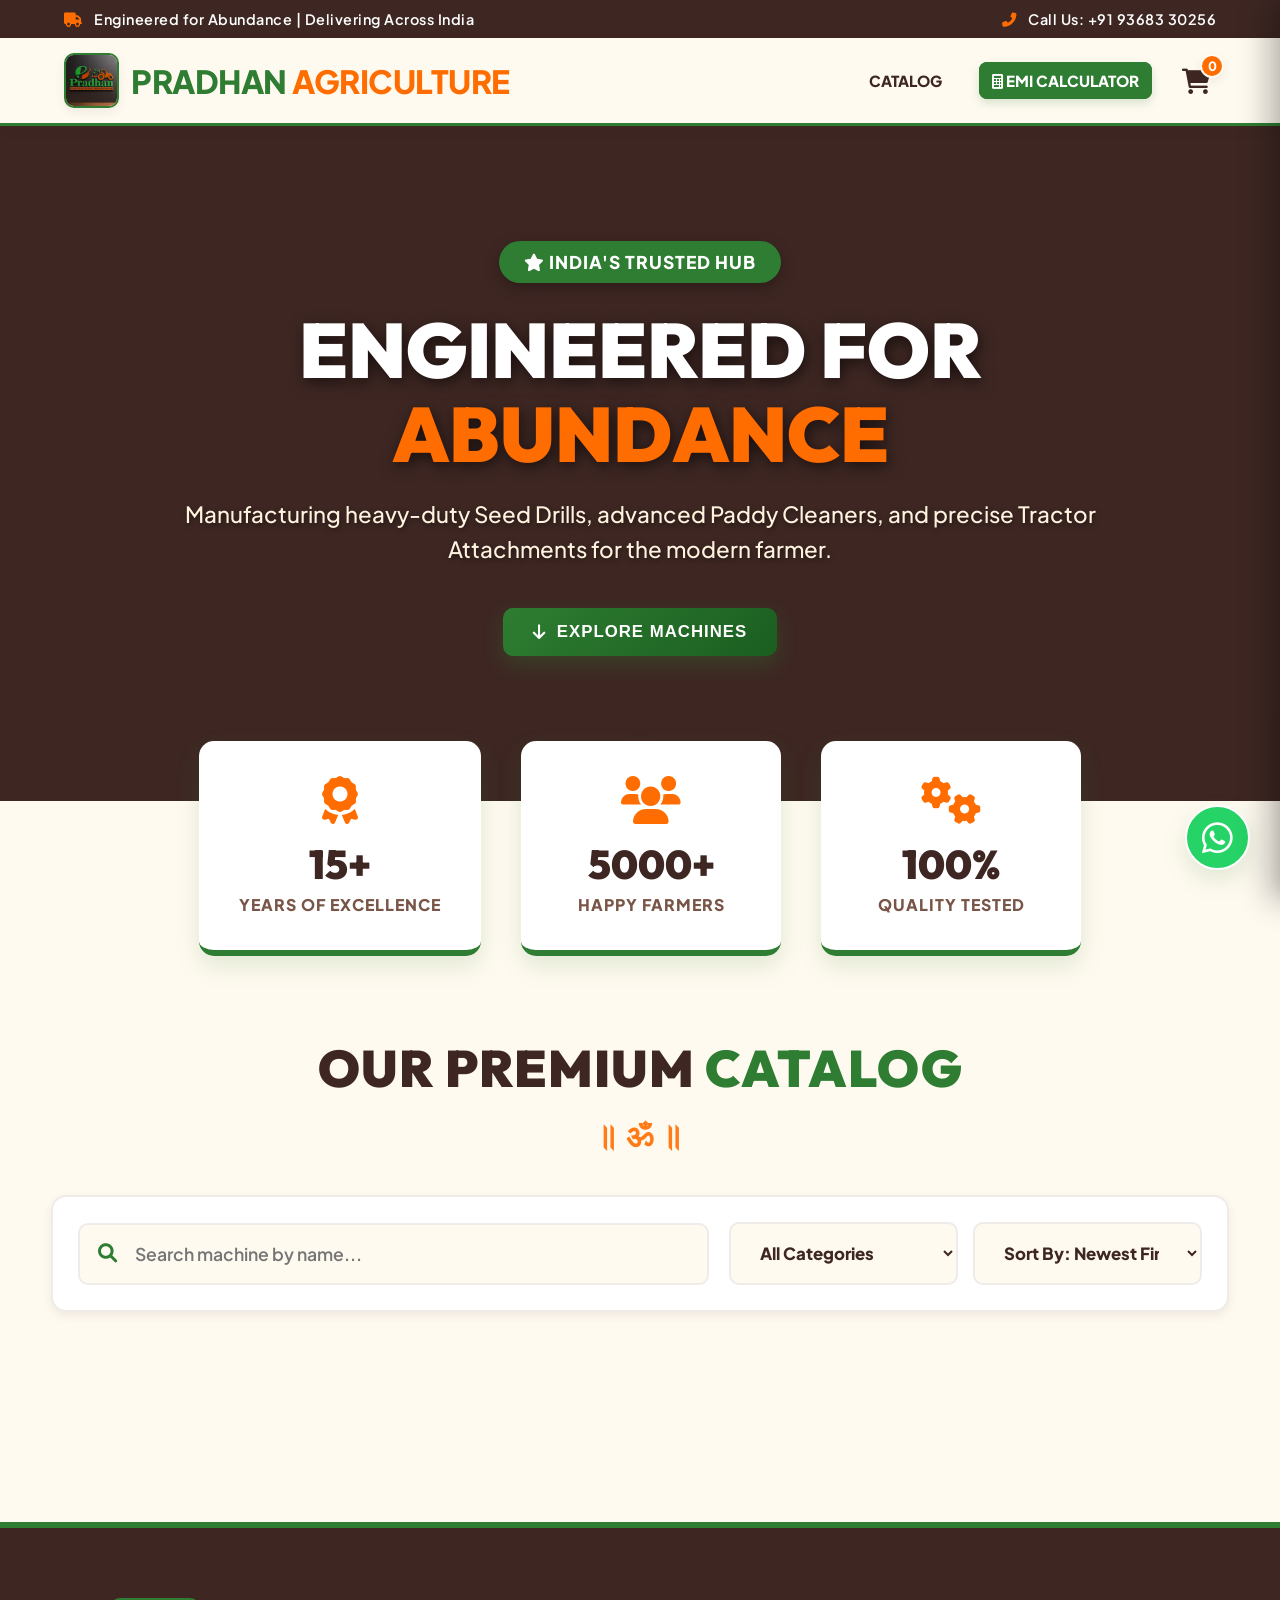
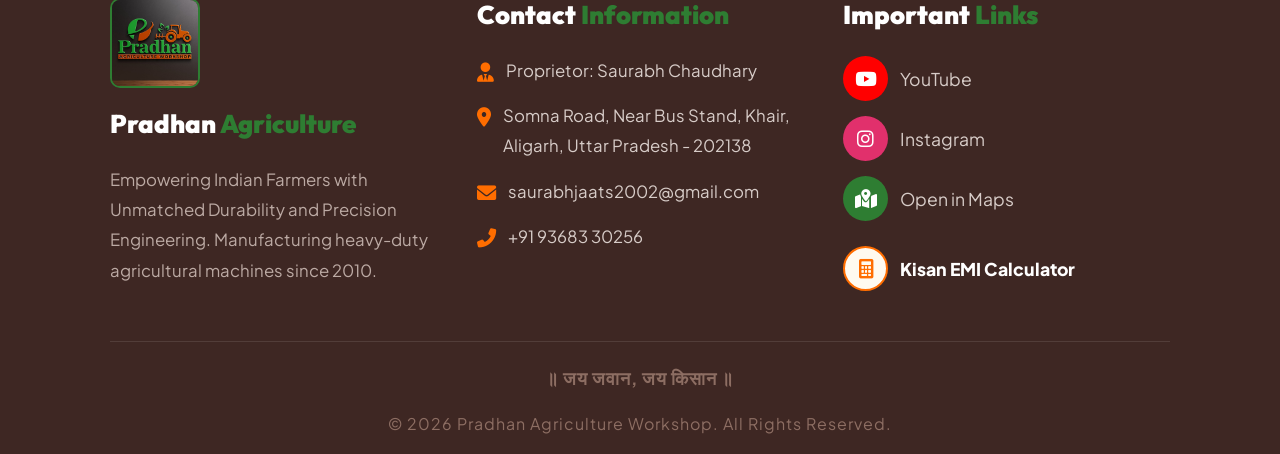
==== commit 5f895cf7: "Add files via upload" ====
--- a/index.html
+++ b/index.html
@@ -4,25 +4,27 @@
 <head>
     <meta charset="UTF-8">
     <meta name="viewport" content="width=device-width, initial-scale=1.0">
-    <title>Pradhan Agriculture Workshop | The Premium Choice</title>
+    <title>Pradhan Agriculture Workshop | Premium Machinery</title>
 
     <link
-        href="https://fonts.googleapis.com/css2?family=Outfit:wght@300;400;600;800;900&family=Plus+Jakarta+Sans:wght@400;500;600;700&display=swap"
+        href="https://fonts.googleapis.com/css2?family=Outfit:wght@300;400;600;800;900&family=Plus+Jakarta+Sans:wght@400;500;600;700;800&display=swap"
         rel="stylesheet">
     <link href="https://cdnjs.cloudflare.com/ajax/libs/font-awesome/6.0.0/css/all.min.css" rel="stylesheet">
     <link href="https://unpkg.com/aos@2.3.1/dist/aos.css" rel="stylesheet">
     <link href="https://cdn.jsdelivr.net/npm/sweetalert2@11/dist/sweetalert2.min.css" rel="stylesheet">
-
     <link rel="stylesheet" href="style.css">
 
-
 </head>
 
 <body>
+
+    <div class="loading-overlay" id="loader">
+        <div class="spinner"></div>
+    </div>
 
     <div class="top-bar" data-aos="fade-down">
         <span><i class="fas fa-truck"></i> Engineered for Abundance | Delivering Across India</span>
-        <span><i class="fas fa-phone-alt"></i> Call Us: +91 9368330256</span>
+        <span><i class="fas fa-phone-alt"></i> Call Us: +91 93683 30256</span>
     </div>
 
     <header data-aos="fade-down" data-aos-delay="100">
@@ -63,79 +65,8 @@
                             class="fas fa-arrow-down"></i> Explore Machines</button>
                 </div>
             </div>
-            <div class="slide"
-                style="background-image: url('https://images.unsplash.com/photo-1590496794008-383c8070b257?ixlib=rb-1.2.1&auto=format&fit=crop&w=1920&q=80');">
-                <div class="hero-content">
-                    <div class="carousel-badge" style="background:var(--bhagwa-main); color:white;"><i
-                            class="fas fa-bolt"></i> Heavy Duty</div>
-                    <h1>Solid Tractor <span>Loaders</span></h1>
-                    <p>Mitti, ret ya fasal uthane ke liye sabse mazboot. Kisi bhi tractor brand par fit hone ki
-                        guarantee.</p>
-                    <button class="btn btn-green" onclick="document.getElementById('store-catalog').scrollIntoView()"><i
-                            class="fas fa-tractor"></i> Buy Now</button>
-                </div>
-            </div>
-            <div class="slide"
-                style="background-image: url('https://images.unsplash.com/photo-1589939705384-5185137a7f0f?ixlib=rb-1.2.1&auto=format&fit=crop&w=1920&q=80');">
-                <div class="hero-content">
-                    <div class="carousel-badge"><i class="fas fa-leaf"></i> Advanced Cleaning</div>
-                    <h1>Paddy <span>Cleaners</span></h1>
-                    <p>Baba Ahejati Pradhan Paddy Cleaners - Dhool, mitti, kankad se payein shuddh fasal.</p>
-                    <button class="btn btn-green" onclick="document.getElementById('store-catalog').scrollIntoView()"><i
-                            class="fas fa-shopping-cart"></i> Order Now</button>
-                </div>
-            </div>
-            <div class="slide"
-                style="background-image: url('https://images.unsplash.com/photo-1530983821634-60c793ba67df?ixlib=rb-1.2.1&auto=format&fit=crop&w=1920&q=80');">
-                <div class="hero-content">
-                    <div class="carousel-badge" style="background:var(--gold); color:var(--text-dark);"><i
-                            class="fas fa-certificate"></i> Premium Build</div>
-                    <h1>Multi-Crop <span>Threshers</span></h1>
-                    <p>Khair, Aligarh ki sabse bharosemand manufacturing quality. Lamba chale, accha munafa de.</p>
-                    <button class="btn btn-green" onclick="document.getElementById('store-catalog').scrollIntoView()"><i
-                            class="fas fa-tag"></i> Check Prices</button>
-                </div>
-            </div>
-            <div class="slide"
-                style="background-image: url('https://images.unsplash.com/photo-1592982537447-6f2a6a0a3023?ixlib=rb-1.2.1&auto=format&fit=crop&w=1920&q=80');">
-                <div class="hero-content">
-                    <div class="carousel-badge"><i class="fas fa-seedling"></i> Precision Tillage</div>
-                    <h1>Heavy Duty <span>Cultivators</span></h1>
-                    <p>Mitti ko upjau banane aur khet taiyar karne ke liye sabse behtareen implement.</p>
-                    <button class="btn btn-green" onclick="document.getElementById('store-catalog').scrollIntoView()"><i
-                            class="fas fa-eye"></i> View Range</button>
-                </div>
-            </div>
-            <div class="slide"
-                style="background-image: url('https://images.unsplash.com/photo-1628543105335-512ce24e8371?ixlib=rb-1.2.1&auto=format&fit=crop&w=1920&q=80');">
-                <div class="hero-content">
-                    <div class="carousel-badge" style="background:var(--bhagwa-main); color:white;"><i
-                            class="fas fa-ruler-combined"></i> Precision</div>
-                    <h1>Laser Land <span>Levelers</span></h1>
-                    <p>Pani ki bachat aur fasal ki barabar paidawar ke liye modern technology.</p>
-                    <button class="btn btn-green" onclick="document.getElementById('store-catalog').scrollIntoView()"><i
-                            class="fas fa-box-open"></i> Buy Leveler</button>
-                </div>
-            </div>
-            <div class="slide"
-                style="background-image: url('https://images.unsplash.com/photo-1586771107445-d3ca888129ff?ixlib=rb-1.2.1&auto=format&fit=crop&w=1920&q=80');">
-                <div class="hero-content">
-                    <div class="carousel-badge"><i class="fas fa-fan"></i> Power Mix</div>
-                    <h1>Tractor <span>Rotavators</span></h1>
-                    <p>Khet ki mitti ko bhurbhuri aur mulayam banaye minto mein.</p>
-                    <button class="btn btn-green" onclick="document.getElementById('store-catalog').scrollIntoView()"><i
-                            class="fas fa-arrow-down"></i> See Models</button>
-                </div>
-            </div>
-
             <div class="slider-nav">
-                <div class="slider-dot active" onclick="setSlide(0)"></div>
-                <div class="slider-dot" onclick="setSlide(1)"></div>
-                <div class="slider-dot" onclick="setSlide(2)"></div>
-                <div class="slider-dot" onclick="setSlide(3)"></div>
-                <div class="slider-dot" onclick="setSlide(4)"></div>
-                <div class="slider-dot" onclick="setSlide(5)"></div>
-                <div class="slider-dot" onclick="setSlide(6)"></div>
+                <div class="slider-dot active"></div>
             </div>
         </section>
 
@@ -185,9 +116,7 @@
                 </div>
             </div>
 
-            <div class="blog-grid" id="product-container">
-            </div>
-
+            <div class="blog-grid" id="product-container"></div>
             <div class="load-more-container" id="load-more-container" style="display:none;" data-aos="fade-up">
                 <button class="btn btn-outline" onclick="loadMoreProducts()"><i class="fas fa-sync-alt"></i> Load More
                     Machines</button>
@@ -197,22 +126,24 @@
 
     <div id="login-view" class="container">
         <div class="login-box" data-aos="zoom-in">
-            <h2 style="font-size:2.8rem; color:var(--brown-dark);">Seller <span
+            <h2 style="font-size:3rem; color:var(--brown-dark);">Seller <span
                     style="color:var(--primary-green)">Login</span></h2>
-            <p style="margin-bottom:30px; color:var(--text-gray); font-weight:800;">॥ ॐ ॥</p>
-            <input type="text" id="username"
-                style="width:100%; padding:15px; border-radius:10px; border:2px solid var(--border-color); margin-bottom:20px; font-size:1.1rem; font-weight:600;"
-                placeholder="Username" required>
-            <input type="password" id="password"
-                style="width:100%; padding:15px; border-radius:10px; border:2px solid var(--border-color); margin-bottom:30px; font-size:1.1rem; font-weight:600;"
-                placeholder="Password" required>
-            <button class="btn btn-green" style="width:100%;" onclick="login()">Enter Secure Portal <i
-                    class="fas fa-shield-alt"></i></button>
+            <p style="margin-bottom:30px; color:var(--text-gray); font-weight:800; font-size:1.2rem;">॥ ॐ ॥</p>
+            <form onsubmit="login(event)">
+                <input type="text" id="username"
+                    style="width:100%; padding:18px; border-radius:10px; border:2px solid var(--border-color); margin-bottom:20px; font-size:1.1rem; font-weight:700;"
+                    placeholder="Username" required>
+                <input type="password" id="password"
+                    style="width:100%; padding:18px; border-radius:10px; border:2px solid var(--border-color); margin-bottom:35px; font-size:1.1rem; font-weight:700;"
+                    placeholder="Password" required>
+                <button type="submit" class="btn btn-green" style="width:100%; font-size:1.2rem; padding:18px;">Enter
+                    Secure Portal <i class="fas fa-shield-alt"></i></button>
+            </form>
         </div>
     </div>
 
     <div class="container" id="admin-panel">
-        <h2 class="section-title" style="text-align:left; font-size:2.5rem; margin-bottom:30px;" data-aos="fade-right">
+        <h2 class="section-title" style="text-align:left; font-size:2.8rem; margin-bottom:30px;" data-aos="fade-right">
             Seller <span>Dashboard</span></h2>
 
         <div class="admin-nav" data-aos="fade-up">
@@ -247,13 +178,13 @@
                 <div class="full-width">
                     <label>Detailed Specifications</label>
                     <textarea id="p-desc" placeholder="Write full details about warranty, parts, features..." required
-                        style="height:100px;"></textarea>
+                        style="height:120px;"></textarea>
                 </div>
 
                 <div class="full-width"
-                    style="background:var(--warm-white); padding:20px; border-radius:15px; border:2px dashed var(--primary-green);">
-                    <label><i class="fas fa-camera"></i> High-Res Image Upload (Auto-Optimizer)</label>
-                    <div style="display:flex; gap:20px; margin:15px 0; font-weight:800;">
+                    style="background:var(--warm-white); padding:25px; border-radius:15px; border:2px dashed var(--primary-green);">
+                    <label><i class="fas fa-camera"></i> High-Res Image Upload</label>
+                    <div style="display:flex; gap:20px; margin:15px 0; font-weight:800; font-size:1.1rem;">
                         <label style="cursor:pointer;"><input type="radio" name="img_type" value="url" checked
                                 onchange="toggleImgInput()"> Web Image URL</label>
                         <label style="cursor:pointer;"><input type="radio" name="img_type" value="file"
@@ -285,7 +216,7 @@
                 </div>
 
                 <div class="full-width">
-                    <button type="submit" class="btn btn-green" style="width: 100%; font-size:1.2rem;"
+                    <button type="submit" class="btn btn-green" style="width: 100%; font-size:1.3rem; padding:18px;"
                         id="submit-btn"><i class="fas fa-plus-circle"></i> Publish to Catalog</button>
                 </div>
             </form>
@@ -306,29 +237,14 @@
 
         <div id="tab-crm" class="admin-section">
             <div class="crm-box" data-aos="zoom-in">
-                <h3 style="color:var(--bhagwa-main); font-size:1.8rem; margin-bottom:15px;"><i class="fas fa-robot"></i>
-                    Automated Customer Follow-up & Marketing</h3>
-                <p style="color:var(--text-gray); font-weight:700; font-size:1.05rem;">जिन ग्राहकों ने WhatsApp पर
+                <h3 style="color:var(--bhagwa-main); font-size:2rem; margin-bottom:15px;"><i class="fas fa-robot"></i>
+                    Automated Follow-up & Marketing</h3>
+                <p style="color:var(--text-gray); font-weight:700; font-size:1.1rem;">जिन ग्राहकों ने WhatsApp पर
                     inquiry की है या Cart छोड़ दी है, उन्हें हफ़्ते में 2 बार automatically SMS और WhatsApp पर नए ऑफर्स
                     भेजे जायेंगे।</p>
-
-                <label class="toggle-switch">
-                    <input type="checkbox" checked>
-                    <span class="slider"></span>
-                </label>
-                <span
-                    style="font-weight:900; font-size:1.2rem; margin-left:15px; vertical-align:super; color:var(--primary-green);">Auto-Pilot
-                    Active</span>
-
-                <div
-                    style="margin-top:20px; padding:15px; background:#FFF3E0; color:var(--bhagwa-dark); border-radius:8px; font-weight:800; font-size:0.95rem; border-left: 5px solid var(--bhagwa-main);">
-                    * Note to Client: This visual interface simulates the CRM. Live automated SMS/WhatsApp marketing
-                    requires connecting a Server Backend (Node.js) & Twilio API.
-                </div>
-            </div>
-
-            <h3 style="margin-bottom:20px; font-size:1.8rem; color:var(--text-dark);" data-aos="fade-right">Recent Hot
-                Leads</h3>
+            </div>
+            <h3 style="margin-bottom:20px; font-size:2rem; color:var(--text-dark);" data-aos="fade-right">Recent Hot
+                Leads (From Cart)</h3>
             <div class="admin-table-wrapper" data-aos="fade-up">
                 <table class="admin-table">
                     <thead>
@@ -339,51 +255,33 @@
                             <th>Action</th>
                         </tr>
                     </thead>
-                    <tbody>
-                        <tr>
-                            <td><strong style="font-size:1.1rem; color:var(--brown-dark);">+91 98765 43210</strong></td>
-                            <td>11 Tyner Seed Drill</td>
-                            <td><span
-                                    style="background:#FFF9C4; color:#F57F17; padding:6px 12px; border-radius:30px; font-weight:800; font-size:0.85rem;">Follow-up
-                                    Needed</span></td>
-                            <td><button class="btn btn-green" style="padding:10px 20px; font-size:0.9rem;"><i
-                                        class="fab fa-whatsapp"></i> Chat Now</button></td>
-                        </tr>
-                        <tr>
-                            <td><strong style="font-size:1.1rem; color:var(--brown-dark);">+91 91234 56789</strong></td>
-                            <td>Paddy Cleaner</td>
-                            <td><span
-                                    style="background:#C8E6C9; color:#2E7D32; padding:6px 12px; border-radius:30px; font-weight:800; font-size:0.85rem;">Converted</span>
-                            </td>
-                            <td><button class="btn btn-green" style="padding:10px 20px; font-size:0.9rem;"><i
-                                        class="fab fa-whatsapp"></i> Chat Now</button></td>
-                        </tr>
-                    </tbody>
+                    <tbody id="crm-table-body"></tbody>
                 </table>
             </div>
         </div>
     </div>
 
+    <!-- SIDE CART DRAWER -->
     <div class="cart-overlay" id="cart-overlay" onclick="toggleCart()"></div>
     <div class="cart-drawer" id="cart-drawer">
         <div class="cart-header">
             <h3>Purchase Inquiry List</h3>
             <button class="close-cart" onclick="toggleCart()"><i class="fas fa-times"></i></button>
         </div>
-        <div class="cart-body" id="cart-items-container">
-        </div>
+        <div class="cart-body" id="cart-items-container"></div>
         <div class="cart-footer">
             <div
-                style="display:flex; justify-content:space-between; font-size:1.4rem; font-weight:900; margin-bottom:20px; color:var(--text-dark);">
+                style="display:flex; justify-content:space-between; font-size:1.6rem; font-weight:900; margin-bottom:20px; color:var(--text-dark); font-family: 'Outfit';">
                 <span>Total Estimate:</span>
                 <span id="cart-total-price">₹0</span>
             </div>
-            <button class="btn btn-green" style="width:100%; font-size:1.1rem; padding:18px;"
-                onclick="checkoutWhatsApp()"><i class="fab fa-whatsapp" style="font-size:1.3rem;"></i> Send to
+            <button class="btn btn-green" style="width:100%; font-size:1.2rem; padding:20px;"
+                onclick="checkoutWhatsApp()"><i class="fab fa-whatsapp" style="font-size:1.4rem;"></i> Send to
                 WhatsApp</button>
         </div>
     </div>
 
+    <!-- QUICK VIEW MODAL -->
     <div class="modal-overlay" id="quick-view-modal">
         <div class="modal-content">
             <button class="modal-close" onclick="closeQuickView()"><i class="fas fa-times"></i></button>
@@ -391,136 +289,167 @@
                 <img id="qv-img" src="" alt="">
             </div>
             <div class="modal-info">
-                <span class="cat-tag" id="qv-cat" style="font-size:1rem;"></span>
+                <span class="cat-tag" id="qv-cat" style="font-size:1.1rem;"></span>
                 <h2 id="qv-name"
-                    style="font-size:2.5rem; color:var(--text-dark); margin-bottom:15px; font-weight:900; line-height:1.2;">
+                    style="font-size:2.8rem; color:var(--text-dark); margin-bottom:15px; font-weight:900; line-height:1.2;">
                 </h2>
                 <div class="price-box" style="margin-bottom:20px; border:none; padding:0;">
-                    <span class="new-price" id="qv-price" style="font-size:2.8rem; color:var(--bhagwa-dark);"></span>
+                    <span class="new-price" id="qv-price" style="font-size:3.2rem; color:var(--bhagwa-dark);"></span>
                 </div>
                 <p id="qv-desc"
-                    style="color:var(--text-gray); line-height:1.8; margin-bottom:30px; font-size:1.15rem; font-weight:500;">
+                    style="color:var(--text-gray); line-height:1.8; margin-bottom:30px; font-size:1.2rem; font-weight:500;">
                 </p>
                 <div style="display:flex; gap:15px;">
-                    <button class="btn btn-green" id="qv-add-btn" style="flex:1; padding:18px; font-size:1.1rem;"><i
+                    <button class="btn btn-green" id="qv-add-btn" style="flex:1; padding:18px; font-size:1.2rem;"><i
                             class="fas fa-cart-plus"></i> Add to Request</button>
-                    <button class="btn btn-outline" style="border-width:2px;"
-                        onclick="const p = parseInt(document.getElementById('qv-price').innerText.replace(/\D/g, '')); closeQuickView(); openEMICalculator(p);"><i
-                            class="fas fa-calculator"></i> EMI</button>
-                </div>
-            </div>
-        </div>
-    </div>
-
+                    <button class="btn btn-outline" id="qv-emi-btn" style="border-width:2px; font-size:1.2rem;"
+                        onclick="openEmiFromQuickView()"><i class="fas fa-calculator"></i> EMI</button>
+                </div>
+            </div>
+        </div>
+    </div>
+
+    <!-- COOL SLIDER EMI CALCULATOR MODAL -->
     <div class="modal-overlay" id="emi-modal">
-        <div class="modal-content" style="max-width: 800px; padding:0; flex-direction: column; overflow: hidden;">
+        <div class="modal-content"
+            style="max-width: 1000px; padding:0; flex-direction: row; overflow: hidden; border: none; background: transparent;">
             <button class="modal-close" onclick="closeEMICalculator()"
-                style="background: var(--text-dark); color: white;"><i class="fas fa-times"></i></button>
-            <div class="emi-modal-body">
-                <i class="fas fa-calculator emi-icon"></i>
-                <h2 class="section-title"
-                    style="font-size:2.5rem; text-align:left; margin-bottom:10px; color:var(--primary-green);">Kisan
-                    <span>Finance</span>
-                </h2>
-                <p style="color:var(--text-gray); font-weight:600; margin-bottom:30px; font-size:1.1rem;">Khareedne se
-                    pehle apni asaan kist (EMI) ka hisaab lagayein.</p>
-
-                <div class="emi-grid">
-                    <div>
-                        <div class="emi-input-group">
-                            <label>Machine Price (₹)</label>
-                            <input type="number" id="emi-price" value="100000" oninput="calculateEMI()">
-                        </div>
-                        <div class="emi-input-group">
-                            <label>Down Payment (₹)</label>
-                            <input type="number" id="emi-down" value="20000" oninput="calculateEMI()">
-                        </div>
-                        <div class="emi-input-group" style="display:flex; gap:20px;">
-                            <div style="flex:1;">
-                                <label>Interest Rate (%)</label>
-                                <input type="number" id="emi-rate" value="8.5" oninput="calculateEMI()">
-                            </div>
-                            <div style="flex:1;">
-                                <label>Loan Tenure (Months)</label>
-                                <input type="number" id="emi-months" value="24" oninput="calculateEMI()">
-                            </div>
-                        </div>
-                    </div>
-
-                    <div class="emi-result-box">
-                        <h3>Estimated Monthly EMI</h3>
-                        <div class="emi-amount" id="emi-result">₹0</div>
-                        <p style="color:#BCAAA4; margin-bottom:20px;">Total Loan Amount: <strong id="emi-loan-amt"
-                                style="color:white;">₹0</strong></p>
-                        <button class="btn btn-outline" style="width:100%; border-color:white; color:white;"
-                            onclick="whatsappEMI()"><i class="fab fa-whatsapp"></i> Inquire about Loan</button>
-                    </div>
-                </div>
-            </div>
-        </div>
-    </div>
-
+                style="background: var(--pure-white); color: var(--text-dark); top: 15px; right: 15px;"><i
+                    class="fas fa-times"></i></button>
+
+            <div class="cool-emi-container">
+                <div class="emi-left">
+                    <h2 class="emi-title">Kisan <span>Finance</span></h2>
+                    <p class="emi-sub">Slide to adjust your easy monthly installments.</p>
+
+                    <div class="slider-group">
+                        <div class="slider-header">
+                            <span class="slider-label"><i class="fas fa-tractor"></i> Machine Price</span>
+                            <div class="slider-input-box">₹ <input type="number" id="emi-val-price" value="100000"
+                                    oninput="syncEMI('price', 'val')"></div>
+                        </div>
+                        <input type="range" id="emi-slide-price" min="10000" max="500000" step="5000" value="100000"
+                            oninput="syncEMI('price', 'slide')">
+                    </div>
+
+                    <div class="slider-group">
+                        <div class="slider-header">
+                            <span class="slider-label"><i class="fas fa-hand-holding-usd"></i> Down Payment</span>
+                            <div class="slider-input-box">₹ <input type="number" id="emi-val-down" value="20000"
+                                    oninput="syncEMI('down', 'val')"></div>
+                        </div>
+                        <input type="range" id="emi-slide-down" min="0" max="200000" step="5000" value="20000"
+                            oninput="syncEMI('down', 'slide')">
+                    </div>
+
+                    <div class="slider-group">
+                        <div class="slider-header">
+                            <span class="slider-label"><i class="fas fa-calendar-alt"></i> Loan Tenure (Months)</span>
+                            <div class="slider-input-box"><input type="number" id="emi-val-month" value="24"
+                                    oninput="syncEMI('month', 'val')" style="text-align:center;"></div>
+                        </div>
+                        <input type="range" id="emi-slide-month" min="6" max="60" step="6" value="24"
+                            oninput="syncEMI('month', 'slide')">
+                    </div>
+
+                    <div class="slider-group" style="margin-bottom:0;">
+                        <div class="slider-header">
+                            <span class="slider-label"><i class="fas fa-percentage"></i> Interest Rate</span>
+                            <div class="slider-input-box"><input type="number" id="emi-val-rate" value="8.5" step="0.1"
+                                    oninput="syncEMI('rate', 'val')" style="text-align:center;"> %</div>
+                        </div>
+                        <input type="range" id="emi-slide-rate" min="5" max="20" step="0.5" value="8.5"
+                            oninput="syncEMI('rate', 'slide')">
+                    </div>
+                </div>
+
+                <div class="emi-right">
+                    <div class="emi-result-circle">
+                        <h4>Monthly EMI</h4>
+                        <div class="amount" id="cool-emi-result">₹0</div>
+                    </div>
+
+                    <div style="width: 100%; max-width: 250px; z-index: 2;">
+                        <div class="emi-detail-row">
+                            <span>Principal Amount</span>
+                            <strong id="cool-emi-principal">₹0</strong>
+                        </div>
+                        <div class="emi-detail-row" style="border:none;">
+                            <span>Total Interest</span>
+                            <strong id="cool-emi-interest">₹0</strong>
+                        </div>
+                        <button class="btn btn-bhagwa"
+                            style="width:100%; margin-top:20px; font-size:1.1rem; padding: 15px;"
+                            onclick="whatsappEMI()"><i class="fab fa-whatsapp"></i> Get Loan Details</button>
+                    </div>
+                </div>
+            </div>
+        </div>
+    </div>
+
+    <!-- FOOTER (UPDATED WITH ALL CORRECT INFO) -->
     <footer data-aos="fade-up">
         <div class="container" style="padding:0;">
             <div class="footer-grid">
-                <div class="footer-col">
+                <div class="footer-col" data-aos="fade-right" data-aos-delay="100">
                     <img src="WhatsApp Image 2026-07-24 at 8.10.24 PM.jpeg" alt="Logo"
-                        style="width:80px; border-radius:10px; margin-bottom:15px; border:2px solid var(--primary-green);"
+                        style="width:90px; border-radius:10px; margin-bottom:15px; border:2px solid var(--primary-green);"
                         onerror="this.style.display='none'">
                     <h3>Pradhan <span style="color:var(--primary-green);">Agriculture</span></h3>
-                    <p style="color:#BCAAA4; font-size:0.95rem;">Empowering Indian Farmers with Unmatched Durability and
+                    <p style="color:#BCAAA4; font-size:1.05rem;">Empowering Indian Farmers with Unmatched Durability and
                         Precision Engineering. Manufacturing heavy-duty agricultural machines since 2010.</p>
                 </div>
 
-                <div class="footer-col">
+                <div class="footer-col" data-aos="fade-up" data-aos-delay="200">
                     <h3>Contact <span>Information</span></h3>
+                    <p><i class="fas fa-user-tie"></i> <span>Proprietor: Saurabh Chaudhary</span></p>
                     <p><i class="fas fa-map-marker-alt"></i> <span>Somna Road, Near Bus Stand, Khair, Aligarh, Uttar
                             Pradesh - 202138</span></p>
                     <p><i class="fas fa-envelope"></i> <a
                             href="mailto:saurabhjaats2002@gmail.com">saurabhjaats2002@gmail.com</a></p>
-                    <p><i class="fas fa-phone-alt"></i> <a href="tel:+919368330256">+91 9368330256</a></p>
-                    <p><i class="fas fa-phone-alt"></i> <a href="tel:+919719270026">+91 9719270026</a></p>
-                </div>
-
-                <div class="footer-col">
+                    <p><i class="fas fa-phone-alt"></i> <a href="tel:+919368330256">+91 93683 30256</a></p>
+                </div>
+
+                <div class="footer-col" data-aos="fade-left" data-aos-delay="300">
                     <h3>Important <span>Links</span></h3>
-                    <div style="display:flex; flex-direction:column; gap:12px;">
+                    <div style="display:flex; flex-direction:column; gap:15px;">
                         <a href="https://youtube.com/@pradhanagriculture-paw97?si=XXwiHymhmTRRUQN9" target="_blank"
-                            style="display:flex; align-items:center;">
+                            style="display:flex; align-items:center; font-size:1.1rem;">
                             <div class="social-circle" style="background:#FF0000;"><i class="fab fa-youtube"></i></div>
-                            YouTube Channel
+                            YouTube
                         </a>
-                        <a href="https://instagram.com/" target="_blank" style="display:flex; align-items:center;">
+                        <a href="https://www.instagram.com/pradhan_agriculture_workshop?stkn=MXc4OWpmb3dqd2VnZg=="
+                            target="_blank" style="display:flex; align-items:center; font-size:1.1rem;">
                             <div class="social-circle" style="background:#E1306C;"><i class="fab fa-instagram"></i>
-                            </div> Instagram Page
+                            </div> Instagram
                         </a>
                         <a href="https://goo.gl/maps/1JSgvdCmsTBJw727A?g_st=aw" target="_blank"
-                            style="display:flex; align-items:center;">
+                            style="display:flex; align-items:center; font-size:1.1rem;">
                             <div class="social-circle" style="background:var(--primary-green);"><i
                                     class="fas fa-map-marked-alt"></i></div> Open in Maps
                         </a>
                         <a href="#" onclick="openEMICalculator(); return false;"
-                            style="display:flex; align-items:center; margin-top:10px;">
+                            style="display:flex; align-items:center; margin-top:10px; font-size:1.1rem;">
                             <div class="social-circle"
                                 style="background:var(--warm-white); border:2px solid var(--bhagwa-main);"><i
                                     class="fas fa-calculator" style="color:var(--bhagwa-main);"></i></div> <span
-                                style="font-weight:700; color:white;">Kisan EMI Calculator</span>
+                                style="font-weight:800; color:white;">Kisan EMI Calculator</span>
                         </a>
                     </div>
                 </div>
             </div>
 
             <div
-                style="text-align:center; padding-top:25px; border-top:1px solid rgba(255,255,255,0.1); color:#8D6E63; font-weight:700; font-size:1rem; letter-spacing:1px;">
+                style="text-align:center; padding-top:25px; border-top:1px solid rgba(255,255,255,0.1); color:#8D6E63; font-weight:700; font-size:1.1rem; letter-spacing:1px;">
                 ॥ जय जवान, जय किसान ॥ <br><br>
-                <span style="font-weight:400; font-size:0.9rem;">&copy; 2026 Pradhan Agriculture Workshop. All Rights
+                <span style="font-weight:400; font-size:1rem;">&copy; 2026 Pradhan Agriculture Workshop. All Rights
                     Reserved.</span>
             </div>
         </div>
     </footer>
 
-    <a href="https://wa.me/919368330256?text=Namaste!%20Mujhe%20machinery%20ke%20liye%20inquiry%20karni%20hai."
-        class="float-wa" target="_blank">
+    <a href="#" onclick="openWhatsApp('Namaste! Mujhe machinery ke liye inquiry karni hai.'); return false;"
+        class="float-wa" data-aos="zoom-in" data-aos-delay="1000">
         <i class="fab fa-whatsapp"></i>
     </a>
 
--- a/style.css
+++ b/style.css
@@ -11,10 +11,9 @@
     --text-gray: #795548;
     --border-color: #EFEBE9;
     --gold: #FFC107;
-
     --shadow-sm: 0 4px 10px rgba(62, 39, 35, 0.08);
     --shadow-md: 0 10px 25px rgba(46, 125, 50, 0.15);
-    --shadow-hover: 0 20px 40px rgba(242, 101, 34, 0.2);
+    --shadow-hover: 0 20px 40px rgba(255, 109, 0, 0.25);
     --transition: all 0.4s cubic-bezier(0.16, 1, 0.3, 1);
 }
 
@@ -42,10 +41,10 @@
 .top-bar {
     background: var(--brown-dark);
     color: var(--pure-white);
-    padding: 8px 5%;
+    padding: 10px 5%;
     display: flex;
     justify-content: space-between;
-    font-size: 0.85rem;
+    font-size: 0.9rem;
     font-weight: 600;
     letter-spacing: 0.5px;
 }
@@ -70,7 +69,7 @@
 }
 
 .logo {
-    font-size: 1.8rem;
+    font-size: 2rem;
     font-weight: 900;
     color: var(--primary-green);
     display: flex;
@@ -78,6 +77,7 @@
     gap: 12px;
     cursor: pointer;
     text-transform: uppercase;
+    letter-spacing: -0.5px;
 }
 
 .logo span {
@@ -108,31 +108,35 @@
     transition: var(--transition);
     font-size: 0.95rem;
     text-transform: uppercase;
+    padding: 8px 12px;
+    border-radius: 8px;
 }
 
 nav a:hover {
     color: var(--bhagwa-main);
+    background: rgba(255, 109, 0, 0.05);
 }
 
 .nav-highlight {
     background: var(--primary-green);
     color: var(--pure-white) !important;
-    padding: 8px 15px;
-    border-radius: 8px;
     border: 1px solid var(--primary-green);
+    box-shadow: 0 4px 10px rgba(46, 125, 50, 0.2);
 }
 
 .nav-highlight:hover {
     background: var(--green-dark);
-    box-shadow: 0 4px 10px rgba(46, 125, 50, 0.3);
+    box-shadow: 0 6px 15px rgba(46, 125, 50, 0.4);
+    transform: translateY(-2px);
 }
 
 .cart-icon-btn {
     position: relative;
     cursor: pointer;
-    font-size: 1.5rem;
+    font-size: 1.6rem;
     color: var(--brown-dark);
     transition: var(--transition);
+    padding: 5px;
 }
 
 .cart-icon-btn:hover {
@@ -142,26 +146,27 @@
 
 .cart-badge {
     position: absolute;
-    top: -8px;
-    right: -10px;
+    top: -5px;
+    right: -8px;
     background: var(--bhagwa-main);
     color: var(--pure-white);
-    font-size: 0.75rem;
+    font-size: 0.8rem;
     font-weight: 800;
-    height: 22px;
-    width: 22px;
+    height: 24px;
+    width: 24px;
     border-radius: 50%;
     display: flex;
     justify-content: center;
     align-items: center;
     border: 2px solid var(--warm-white);
+    box-shadow: var(--shadow-sm);
 }
 
 .btn {
     padding: 14px 30px;
     border: none;
     border-radius: 10px;
-    font-size: 1rem;
+    font-size: 1.05rem;
     font-weight: 800;
     cursor: pointer;
     transition: var(--transition);
@@ -180,19 +185,19 @@
 }
 
 .btn-green:hover {
-    transform: translateY(-3px);
-    box-shadow: 0 12px 25px rgba(27, 94, 32, 0.4);
+    transform: translateY(-4px);
+    box-shadow: 0 12px 25px rgba(27, 94, 32, 0.5);
 }
 
 .btn-bhagwa {
     background: linear-gradient(135deg, var(--bhagwa-main), var(--bhagwa-dark));
     color: var(--pure-white);
-    box-shadow: 0 8px 20px rgba(242, 101, 34, 0.3);
+    box-shadow: 0 8px 20px rgba(255, 109, 0, 0.3);
 }
 
 .btn-bhagwa:hover {
-    transform: translateY(-3px);
-    box-shadow: 0 12px 25px rgba(216, 85, 25, 0.4);
+    transform: translateY(-4px);
+    box-shadow: 0 12px 25px rgba(221, 44, 0, 0.5);
 }
 
 .btn-outline {
@@ -243,7 +248,7 @@
     left: 0;
     width: 100%;
     height: 100%;
-    background: rgba(62, 39, 35, 0.7);
+    background: rgba(62, 39, 35, 0.75);
     z-index: 1;
 }
 
@@ -256,7 +261,7 @@
 }
 
 .hero-content h1 {
-    font-size: 4.5rem;
+    font-size: 4.8rem;
     font-weight: 900;
     color: var(--pure-white);
     margin-bottom: 20px;
@@ -289,6 +294,7 @@
     margin-bottom: 25px;
     box-shadow: 0 5px 15px rgba(0, 0, 0, 0.3);
     text-transform: uppercase;
+    letter-spacing: 1px;
 }
 
 .slider-nav {
@@ -302,8 +308,8 @@
 }
 
 .slider-dot {
-    width: 14px;
-    height: 14px;
+    width: 15px;
+    height: 15px;
     border-radius: 50%;
     background: rgba(255, 255, 255, 0.4);
     cursor: pointer;
@@ -312,7 +318,8 @@
 
 .slider-dot.active {
     background: var(--bhagwa-main);
-    transform: scale(1.4);
+    transform: scale(1.5);
+    box-shadow: 0 0 10px var(--bhagwa-main);
 }
 
 .container {
@@ -325,7 +332,7 @@
 .section-title {
     text-align: center;
     margin-bottom: 40px;
-    font-size: 3rem;
+    font-size: 3.2rem;
     font-weight: 900;
     color: var(--brown-dark);
     text-transform: uppercase;
@@ -339,7 +346,7 @@
 .section-title::after {
     content: '॥ ॐ ॥';
     display: block;
-    font-size: 1.8rem;
+    font-size: 2rem;
     color: var(--bhagwa-main);
     margin-top: 15px;
     opacity: 0.9;
@@ -358,40 +365,41 @@
 
 .stat-card {
     background: var(--pure-white);
-    padding: 30px 40px;
+    padding: 35px 40px;
     border-radius: 15px;
     box-shadow: var(--shadow-md);
     text-align: center;
-    border-bottom: 5px solid var(--primary-green);
-    min-width: 250px;
+    border-bottom: 6px solid var(--primary-green);
+    min-width: 260px;
     transition: var(--transition);
-    border-top: 2px solid var(--border-color);
 }
 
 .stat-card:hover {
-    transform: translateY(-5px);
+    transform: translateY(-8px);
     box-shadow: var(--shadow-hover);
     border-color: var(--bhagwa-main);
 }
 
 .stat-card i {
-    font-size: 2.8rem;
+    font-size: 3rem;
     color: var(--bhagwa-main);
     margin-bottom: 15px;
 }
 
 .stat-card h3 {
-    font-size: 2.2rem;
+    font-size: 2.5rem;
     color: var(--brown-dark);
     margin-bottom: 5px;
     font-family: 'Outfit', sans-serif;
+    font-weight: 900;
 }
 
 .stat-card p {
     color: var(--text-gray);
     font-weight: 800;
-    font-size: 0.95rem;
+    font-size: 1rem;
     text-transform: uppercase;
+    letter-spacing: 1px;
 }
 
 .filter-bar {
@@ -417,26 +425,28 @@
 .search-box i {
     position: absolute;
     left: 20px;
-    top: 18px;
+    top: 20px;
     color: var(--primary-green);
     font-size: 1.2rem;
 }
 
 .search-box input {
     width: 100%;
-    padding: 16px 20px 16px 50px;
+    padding: 18px 20px 18px 55px;
     border: 2px solid var(--border-color);
     border-radius: 10px;
-    font-size: 1.05rem;
+    font-size: 1.1rem;
     transition: var(--transition);
     background: var(--warm-white);
     font-weight: 600;
+    font-family: 'Plus Jakarta Sans';
 }
 
 .search-box input:focus {
     outline: none;
     border-color: var(--primary-green);
     background: var(--pure-white);
+    box-shadow: 0 0 10px rgba(46, 125, 50, 0.1);
 }
 
 .filter-group {
@@ -447,10 +457,10 @@
 }
 
 .filter-group select {
-    padding: 16px 25px;
+    padding: 18px 25px;
     border: 2px solid var(--border-color);
     border-radius: 10px;
-    font-size: 1rem;
+    font-size: 1.05rem;
     color: var(--brown-dark);
     background: var(--warm-white);
     cursor: pointer;
@@ -459,15 +469,17 @@
     font-weight: 800;
     flex: 1;
     min-width: 180px;
+    font-family: 'Plus Jakarta Sans';
 }
 
 .filter-group select:focus {
     border-color: var(--primary-green);
+    box-shadow: 0 0 10px rgba(46, 125, 50, 0.1);
 }
 
 .blog-grid {
     display: grid;
-    grid-template-columns: repeat(auto-fill, minmax(320px, 1fr));
+    grid-template-columns: repeat(auto-fill, minmax(340px, 1fr));
     gap: 40px;
 }
 
@@ -502,29 +514,32 @@
 .badge-pro {
     background: var(--bhagwa-main);
     color: var(--pure-white);
-    padding: 6px 15px;
+    padding: 8px 16px;
     border-radius: 30px;
     font-size: 0.85rem;
     font-weight: 900;
-    box-shadow: 0 4px 10px rgba(0, 0, 0, 0.15);
+    box-shadow: 0 4px 10px rgba(0, 0, 0, 0.2);
     display: flex;
     align-items: center;
     gap: 5px;
     text-transform: uppercase;
+    letter-spacing: 1px;
 }
 
 .badge-discount {
     background: var(--primary-green);
     color: var(--pure-white);
-    padding: 6px 15px;
+    padding: 8px 16px;
     border-radius: 30px;
     font-size: 0.85rem;
     font-weight: 900;
+    box-shadow: 0 4px 10px rgba(0, 0, 0, 0.2);
+    text-transform: uppercase;
 }
 
 .product-card img {
     width: 100%;
-    height: 260px;
+    height: 280px;
     object-fit: cover;
     cursor: pointer;
     transition: transform 0.6s ease;
@@ -550,19 +565,19 @@
 
 .cat-tag {
     color: var(--primary-green);
-    font-size: 0.85rem;
+    font-size: 0.9rem;
     font-weight: 900;
     text-transform: uppercase;
-    letter-spacing: 1px;
-    margin-bottom: 8px;
+    letter-spacing: 1.5px;
+    margin-bottom: 10px;
     display: block;
 }
 
 .product-content h3 {
-    font-size: 1.5rem;
+    font-size: 1.6rem;
     font-weight: 900;
     color: var(--brown-dark);
-    margin-bottom: 10px;
+    margin-bottom: 12px;
     line-height: 1.3;
     cursor: pointer;
 }
@@ -574,28 +589,30 @@
 .price-box {
     display: flex;
     align-items: baseline;
-    gap: 10px;
+    gap: 12px;
     margin-bottom: 25px;
     border-top: 1px dashed var(--border-color);
     padding-top: 15px;
 }
 
 .new-price {
-    font-size: 1.8rem;
+    font-size: 2rem;
     font-weight: 900;
     color: var(--brown-dark);
+    font-family: 'Outfit';
 }
 
 .old-price {
     text-decoration: line-through;
     color: #A0A0A0;
-    font-size: 1.1rem;
+    font-size: 1.2rem;
     font-weight: 700;
+    font-family: 'Outfit';
 }
 
 .card-actions {
     display: flex;
-    gap: 10px;
+    gap: 12px;
 }
 
 .btn-add-cart {
@@ -604,7 +621,7 @@
     color: var(--pure-white);
     border: 2px solid transparent;
     font-weight: 800;
-    padding: 12px;
+    padding: 14px;
     border-radius: 10px;
     cursor: pointer;
     transition: var(--transition);
@@ -612,118 +629,37 @@
     justify-content: center;
     align-items: center;
     gap: 8px;
-    font-size: 1rem;
+    font-size: 1.05rem;
     text-transform: uppercase;
 }
 
 .btn-add-cart:hover {
     background: var(--green-dark);
     box-shadow: 0 4px 10px rgba(46, 125, 50, 0.3);
+    transform: translateY(-2px);
 }
 
 .btn-quick-view {
     background: var(--warm-white);
     border: 2px solid var(--border-color);
     color: var(--brown-dark);
-    padding: 12px 15px;
+    padding: 14px 18px;
     border-radius: 10px;
     cursor: pointer;
     transition: var(--transition);
+    font-size: 1.1rem;
 }
 
 .btn-quick-view:hover {
     border-color: var(--bhagwa-main);
     background: var(--bhagwa-main);
     color: var(--pure-white);
+    transform: translateY(-2px);
 }
 
 .load-more-container {
     text-align: center;
     margin-top: 50px;
-}
-
-.emi-section {
-    background: linear-gradient(145deg, var(--pure-white), #E8F5E9);
-    padding: 50px;
-    border-radius: 20px;
-    box-shadow: var(--shadow-md);
-    margin-top: 20px;
-    margin-bottom: 60px;
-    border: 2px solid var(--primary-green);
-    position: relative;
-    overflow: hidden;
-    transition: 0.5s ease-out;
-}
-
-.emi-grid {
-    display: grid;
-    grid-template-columns: 1fr 1fr;
-    gap: 40px;
-    align-items: center;
-    position: relative;
-    z-index: 2;
-}
-
-.emi-input-group {
-    margin-bottom: 20px;
-}
-
-.emi-input-group label {
-    display: block;
-    font-weight: 800;
-    color: var(--brown-dark);
-    margin-bottom: 8px;
-    font-size: 1.1rem;
-}
-
-.emi-input-group input {
-    width: 100%;
-    padding: 15px;
-    border-radius: 10px;
-    border: 2px solid var(--border-color);
-    font-size: 1.1rem;
-    background: var(--pure-white);
-    font-weight: 700;
-    color: var(--primary-green);
-}
-
-.emi-input-group input:focus {
-    outline: none;
-    border-color: var(--bhagwa-main);
-}
-
-.emi-result-box {
-    background: var(--brown-dark);
-    color: var(--pure-white);
-    padding: 40px;
-    border-radius: 15px;
-    text-align: center;
-    box-shadow: var(--shadow-hover);
-    border-bottom: 5px solid var(--bhagwa-main);
-}
-
-.emi-result-box h3 {
-    font-size: 1.5rem;
-    color: var(--warm-white);
-    margin-bottom: 10px;
-}
-
-.emi-amount {
-    font-size: 3.5rem;
-    font-weight: 900;
-    color: var(--gold);
-    margin-bottom: 20px;
-    font-family: 'Outfit';
-}
-
-.emi-icon {
-    position: absolute;
-    right: -20px;
-    bottom: -20px;
-    font-size: 15rem;
-    color: rgba(46, 125, 50, 0.05);
-    z-index: 1;
-    transform: rotate(-15deg);
 }
 
 .cart-overlay {
@@ -770,14 +706,14 @@
 }
 
 .cart-header h3 {
-    font-size: 1.5rem;
-    font-weight: 800;
+    font-size: 1.6rem;
+    font-weight: 900;
 }
 
 .close-cart {
     background: transparent;
     border: none;
-    font-size: 1.5rem;
+    font-size: 1.8rem;
     cursor: pointer;
     color: var(--pure-white);
     transition: 0.3s;
@@ -802,34 +738,37 @@
     gap: 15px;
     background: var(--pure-white);
     padding: 15px;
-    border-radius: 10px;
+    border-radius: 12px;
     box-shadow: var(--shadow-sm);
-    border-left: 4px solid var(--primary-green);
+    border-left: 5px solid var(--primary-green);
 }
 
 .cart-item img {
-    width: 80px;
-    height: 80px;
+    width: 85px;
+    height: 85px;
     border-radius: 8px;
     object-fit: cover;
 }
 
 .cart-item-info h4 {
-    font-size: 1.1rem;
+    font-size: 1.15rem;
     color: var(--brown-dark);
     margin-bottom: 5px;
     font-weight: 800;
+    line-height: 1.2;
 }
 
 .cart-item-price {
     font-weight: 900;
     color: var(--bhagwa-main);
+    font-size: 1.1rem;
 }
 
 .cart-footer {
-    padding: 25px;
+    padding: 30px;
     background: var(--pure-white);
     border-top: 2px solid var(--border-color);
+    box-shadow: 0 -5px 15px rgba(0, 0, 0, 0.05);
 }
 
 .modal-overlay {
@@ -910,12 +849,209 @@
     justify-content: center;
 }
 
-.emi-modal-body {
-    background: linear-gradient(145deg, var(--pure-white), #E8F5E9);
+.cool-emi-container {
+    display: flex;
+    width: 100%;
+    background: var(--warm-white);
+}
+
+.emi-left {
+    flex: 1.2;
     padding: 50px;
-    width: 100%;
+    position: relative;
+}
+
+.emi-right {
+    flex: 0.8;
+    background: linear-gradient(135deg, var(--brown-dark), #261613);
+    padding: 50px;
+    color: white;
+    display: flex;
+    flex-direction: column;
+    justify-content: center;
+    align-items: center;
+    text-align: center;
     position: relative;
     overflow: hidden;
+}
+
+.emi-right::before {
+    content: '\f1ec';
+    font-family: 'Font Awesome 5 Free';
+    font-weight: 900;
+    position: absolute;
+    right: -30px;
+    bottom: -30px;
+    font-size: 15rem;
+    color: rgba(255, 109, 0, 0.05);
+    transform: rotate(-20deg);
+}
+
+.emi-title {
+    font-size: 2.8rem;
+    font-weight: 900;
+    color: var(--primary-green);
+    margin-bottom: 10px;
+    font-family: 'Outfit';
+    line-height: 1.1;
+}
+
+.emi-title span {
+    color: var(--bhagwa-main);
+}
+
+.emi-sub {
+    color: var(--text-gray);
+    font-weight: 600;
+    margin-bottom: 40px;
+    font-size: 1.1rem;
+}
+
+.slider-group {
+    margin-bottom: 35px;
+}
+
+.slider-header {
+    display: flex;
+    justify-content: space-between;
+    margin-bottom: 15px;
+    align-items: center;
+}
+
+.slider-label {
+    font-weight: 800;
+    color: var(--brown-dark);
+    font-size: 1.1rem;
+    display: flex;
+    align-items: center;
+    gap: 10px;
+}
+
+.slider-label i {
+    color: var(--bhagwa-main);
+    font-size: 1.2rem;
+}
+
+.slider-input-box {
+    display: flex;
+    align-items: center;
+    background: var(--pure-white);
+    border: 2px solid var(--border-color);
+    border-radius: 8px;
+    padding: 5px 15px;
+    font-weight: 800;
+    color: var(--primary-green);
+    font-size: 1.2rem;
+    width: 140px;
+}
+
+.slider-input-box input {
+    border: none;
+    outline: none;
+    width: 100%;
+    font-weight: 800;
+    color: var(--primary-green);
+    font-size: 1.2rem;
+    background: transparent;
+    text-align: right;
+}
+
+input[type=range] {
+    -webkit-appearance: none;
+    width: 100%;
+    background: transparent;
+    margin-top: 10px;
+}
+
+input[type=range]:focus {
+    outline: none;
+}
+
+input[type=range]::-webkit-slider-runnable-track {
+    width: 100%;
+    height: 8px;
+    cursor: pointer;
+    background: #E0E0E0;
+    border-radius: 10px;
+}
+
+input[type=range]::-webkit-slider-thumb {
+    height: 24px;
+    width: 24px;
+    border-radius: 50%;
+    background: var(--bhagwa-main);
+    cursor: pointer;
+    -webkit-appearance: none;
+    margin-top: -8px;
+    box-shadow: 0 0 15px rgba(255, 109, 0, 0.6);
+    border: 3px solid white;
+    transition: 0.2s;
+}
+
+input[type=range]::-webkit-slider-thumb:hover {
+    transform: scale(1.2);
+}
+
+.emi-result-circle {
+    width: 220px;
+    height: 220px;
+    border-radius: 50%;
+    border: 8px solid rgba(255, 255, 255, 0.1);
+    border-top-color: var(--bhagwa-main);
+    display: flex;
+    flex-direction: column;
+    justify-content: center;
+    align-items: center;
+    margin-bottom: 30px;
+    box-shadow: 0 0 30px rgba(255, 109, 0, 0.2);
+    animation: pulseGlow 2s infinite alternate;
+}
+
+@keyframes pulseGlow {
+    from {
+        box-shadow: 0 0 20px rgba(255, 109, 0, 0.1);
+    }
+
+    to {
+        box-shadow: 0 0 40px rgba(255, 109, 0, 0.4);
+    }
+}
+
+.emi-result-circle h4 {
+    font-size: 1.1rem;
+    color: #BCAAA4;
+    font-weight: 600;
+    text-transform: uppercase;
+    letter-spacing: 1px;
+    margin-bottom: 5px;
+}
+
+.emi-result-circle .amount {
+    font-size: 3rem;
+    font-weight: 900;
+    color: var(--pure-white);
+    font-family: 'Outfit';
+}
+
+.emi-detail-row {
+    display: flex;
+    justify-content: space-between;
+    width: 100%;
+    margin-bottom: 15px;
+    border-bottom: 1px dashed rgba(255, 255, 255, 0.2);
+    padding-bottom: 10px;
+}
+
+.emi-detail-row span {
+    font-weight: 600;
+    color: #D7CCC8;
+    font-size: 1.05rem;
+}
+
+.emi-detail-row strong {
+    font-weight: 900;
+    color: var(--gold);
+    font-size: 1.1rem;
 }
 
 #admin-panel {
@@ -930,7 +1066,7 @@
 }
 
 .admin-tab {
-    padding: 15px 30px;
+    padding: 16px 35px;
     background: var(--pure-white);
     border: 2px solid var(--border-color);
     border-radius: 10px;
@@ -939,7 +1075,7 @@
     color: var(--brown-dark);
     transition: 0.3s;
     text-transform: uppercase;
-    font-size: 0.95rem;
+    font-size: 1rem;
     letter-spacing: 0.5px;
 }
 
@@ -985,22 +1121,23 @@
 .admin-form label {
     font-weight: 800;
     color: var(--brown-dark);
-    margin-bottom: 8px;
+    margin-bottom: 10px;
     display: block;
-    font-size: 1.05rem;
+    font-size: 1.1rem;
 }
 
 .admin-form input,
 .admin-form textarea,
 .admin-form select {
-    padding: 16px;
+    padding: 18px;
     border: 2px solid var(--border-color);
     border-radius: 10px;
-    font-size: 1rem;
+    font-size: 1.05rem;
     width: 100%;
     background: var(--warm-white);
     transition: var(--transition);
     font-weight: 600;
+    font-family: 'Plus Jakarta Sans';
 }
 
 .admin-form input:focus,
@@ -1009,6 +1146,7 @@
     outline: none;
     border-color: var(--bhagwa-main);
     background: var(--pure-white);
+    box-shadow: 0 0 10px rgba(255, 109, 0, 0.1);
 }
 
 .full-width {
@@ -1043,64 +1181,18 @@
     color: var(--primary-green);
     font-weight: 900;
     text-transform: uppercase;
-    font-size: 0.9rem;
+    font-size: 0.95rem;
     letter-spacing: 1px;
     border-radius: 10px 10px 0 0;
 }
 
 .crm-box {
     background: var(--pure-white);
-    padding: 30px;
-    border-radius: 15px;
+    padding: 40px;
+    border-radius: 20px;
     box-shadow: var(--shadow-md);
-    border-left: 6px solid var(--bhagwa-main);
-    margin-bottom: 30px;
-}
-
-.toggle-switch {
-    position: relative;
-    display: inline-block;
-    width: 60px;
-    height: 34px;
-    margin-top: 15px;
-}
-
-.toggle-switch input {
-    opacity: 0;
-    width: 0;
-    height: 0;
-}
-
-.slider {
-    position: absolute;
-    cursor: pointer;
-    top: 0;
-    left: 0;
-    right: 0;
-    bottom: 0;
-    background-color: #ccc;
-    transition: .4s;
-    border-radius: 34px;
-}
-
-.slider:before {
-    position: absolute;
-    content: "";
-    height: 26px;
-    width: 26px;
-    left: 4px;
-    bottom: 4px;
-    background-color: white;
-    transition: .4s;
-    border-radius: 50%;
-}
-
-input:checked+.slider {
-    background-color: var(--bhagwa-main);
-}
-
-input:checked+.slider:before {
-    transform: translateX(26px);
+    border-left: 8px solid var(--bhagwa-main);
+    margin-bottom: 40px;
 }
 
 #login-view {
@@ -1138,10 +1230,10 @@
 
 .footer-col h3 {
     color: var(--pure-white);
-    font-size: 1.5rem;
+    font-size: 1.6rem;
     margin-bottom: 25px;
     font-family: 'Outfit';
-    font-weight: 800;
+    font-weight: 900;
 }
 
 .footer-col h3 span {
@@ -1150,17 +1242,17 @@
 
 .footer-col p {
     line-height: 1.8;
-    font-size: 1rem;
+    font-size: 1.05rem;
     margin-bottom: 15px;
     display: flex;
     align-items: flex-start;
-    gap: 10px;
+    gap: 12px;
 }
 
 .footer-col p i {
     color: var(--bhagwa-main);
-    margin-top: 5px;
-    font-size: 1.1rem;
+    margin-top: 6px;
+    font-size: 1.2rem;
 }
 
 .footer-col a {
@@ -1184,7 +1276,7 @@
     color: var(--pure-white);
     font-size: 1.2rem;
     transition: 0.3s;
-    margin-right: 10px;
+    margin-right: 12px;
 }
 
 .social-circle:hover {
@@ -1217,13 +1309,55 @@
     background-color: #1EBE57;
 }
 
+.loading-overlay {
+    position: fixed;
+    top: 0;
+    left: 0;
+    width: 100%;
+    height: 100%;
+    background: rgba(255, 255, 255, 0.85);
+    z-index: 9999;
+    display: none;
+    justify-content: center;
+    align-items: center;
+    backdrop-filter: blur(5px);
+}
+
+.spinner {
+    border: 6px solid #EFEBE9;
+    border-top: 6px solid var(--primary-green);
+    border-radius: 50%;
+    width: 60px;
+    height: 60px;
+    animation: spin 1s linear infinite;
+}
+
+@keyframes spin {
+    0% {
+        transform: rotate(0deg);
+    }
+
+    100% {
+        transform: rotate(360deg);
+    }
+}
+
 @media (max-width: 768px) {
     .hero-content h1 {
-        font-size: 2.8rem;
+        font-size: 3rem;
     }
 
     .admin-form {
         grid-template-columns: 1fr;
+    }
+
+    .cool-emi-container {
+        flex-direction: column;
+    }
+
+    .emi-left,
+    .emi-right {
+        padding: 30px;
     }
 
     .modal-content {
@@ -1239,12 +1373,4 @@
     .filter-group {
         flex-direction: column;
     }
-
-    .emi-grid {
-        grid-template-columns: 1fr;
-    }
-
-    .admin-nav {
-        flex-direction: column;
-    }
 }
